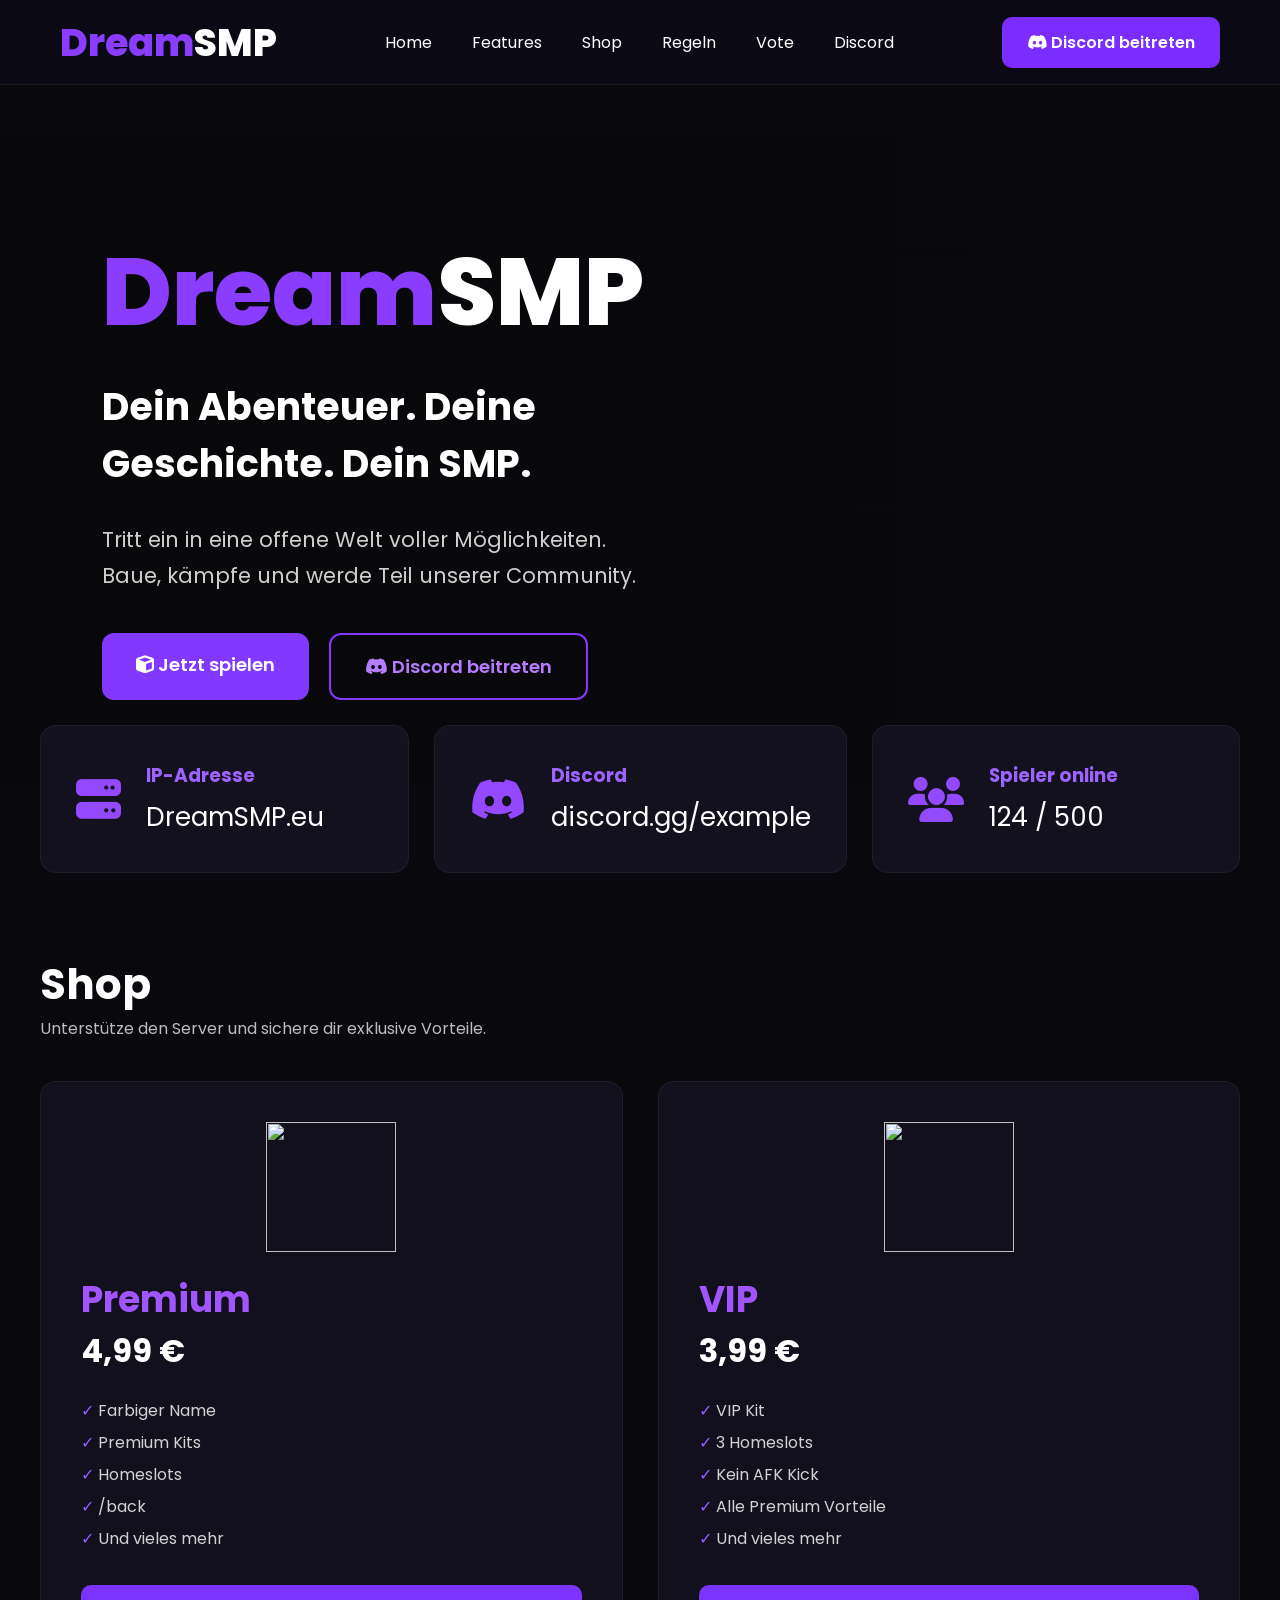
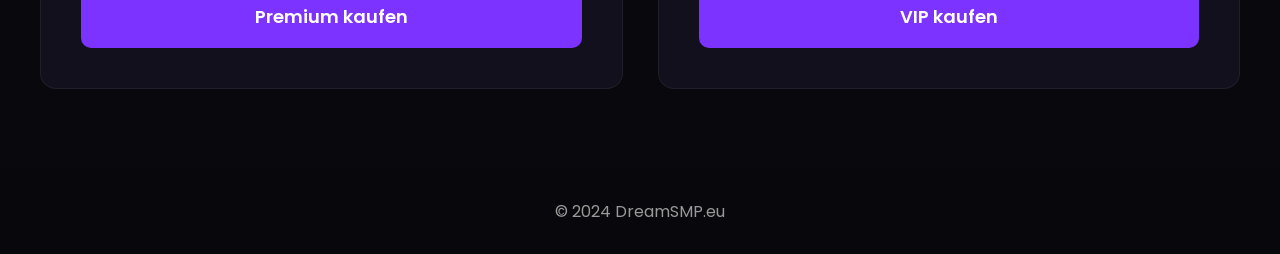
==== index.html @ ddbd6b09 "Aktualisieren von index.html" ====
DreamSMP/
│── index.html
│── style.css
│── premium.html
│── vip.html
│── checkout.html
│── script.js
│── assets/
│     ├── hero.jpg
│     ├── crown.png
│     └── vip.png
<!DOCTYPE html>
<html lang="de">
<head>
    <meta charset="UTF-8">
    <meta name="viewport" content="width=device-width, initial-scale=1.0">
    <title>DreamSMP</title>

    <link rel="stylesheet" href="style.css">

    <link href="https://fonts.googleapis.com/css2?family=Poppins:wght@300;400;500;600;700;800&display=swap" rel="stylesheet">

    <link rel="stylesheet"
    href="https://cdnjs.cloudflare.com/ajax/libs/font-awesome/6.5.1/css/all.min.css">
</head>

<body>

<header>

<div class="logo">
<span>Dream</span>SMP
</div>

<nav>

<a href="#">Home</a>
<a href="#">Features</a>
<a href="#">Shop</a>
<a href="#">Regeln</a>
<a href="#">Vote</a>
<a href="#">Discord</a>

</nav>

<a class="discord-btn" href="#">
<i class="fab fa-discord"></i>
Discord beitreten
</a>

</header>

<section class="hero">

<div class="overlay"></div>

<div class="hero-content">

<h1><span>Dream</span>SMP</h1>

<h2>Dein Abenteuer. Deine Geschichte. Dein SMP.</h2>

<p>
Tritt ein in eine offene Welt voller Möglichkeiten.<br>
Baue, kämpfe und werde Teil unserer Community.
</p>

<div class="buttons">

<a href="#" class="play">
<i class="fa-solid fa-cube"></i>
Jetzt spielen
</a>

<a href="#" class="discord">
<i class="fab fa-discord"></i>
Discord beitreten
</a>

</div>

</div>

</section>

<section class="info">

<div class="card">
<i class="fa-solid fa-server"></i>

<div>
<h3>IP-Adresse</h3>
<p>DreamSMP.eu</p>
</div>

</div>

<div class="card">
<i class="fab fa-discord"></i>

<div>
<h3>Discord</h3>
<p>discord.gg/example</p>
</div>

</div>

<div class="card">

<i class="fa-solid fa-users"></i>

<div>

<h3>Spieler online</h3>

<p>124 / 500</p>

</div>

</div>

</section>

<section class="shop">

<h2>Shop</h2>

<p class="sub">
Unterstütze den Server und sichere dir exklusive Vorteile.
</p>

<div class="shop-grid">

<div class="shop-card">

<img src="assets/crown.png">

<h3>Premium</h3>

<h4>4,99 €</h4>

<ul>

<li>Farbiger Name</li>
<li>Premium Kits</li>
<li>Homeslots</li>
<li>/back</li>
<li>Und vieles mehr</li>

</ul>

<button>Premium kaufen</button>

</div>

<div class="shop-card">

<img src="assets/vip.png">

<h3>VIP</h3>

<h4>3,99 €</h4>

<ul>

<li>VIP Kit</li>
<li>3 Homeslots</li>
<li>Kein AFK Kick</li>
<li>Alle Premium Vorteile</li>
<li>Und vieles mehr</li>

</ul>

<button>VIP kaufen</button>

</div>

</div>

</section>

<footer>

© 2024 DreamSMP.eu

</footer>

</body>
</html>
---- style.css ----
*{
margin:0;
padding:0;
box-sizing:border-box;
font-family:Poppins,sans-serif;
}

body{

background:#09080d;
color:white;

}

header{

position:fixed;
top:0;
left:0;
width:100%;

height:85px;

display:flex;
align-items:center;
justify-content:space-between;

padding:0 60px;

background:#0b0913;

z-index:1000;

border-bottom:1px solid rgba(255,255,255,.08);

}

.logo{

font-size:38px;
font-weight:800;

}

.logo span{

color:#8a3cff;

}

nav{

display:flex;
gap:40px;

}

nav a{

text-decoration:none;
color:white;
transition:.3s;

}

nav a:hover{

color:#9b5cff;

}

.discord-btn{

padding:13px 25px;

background:#7b2cff;

border-radius:10px;

text-decoration:none;
color:white;

font-weight:600;

}

.hero{

margin-top:85px;

height:650px;

background:url("assets/hero.jpg") center center/cover;

position:relative;

display:flex;

align-items:center;

padding-left:8%;

}

.overlay{

position:absolute;
inset:0;

background:linear-gradient(
90deg,
rgba(8,8,10,.92),
rgba(8,8,10,.45),
rgba(8,8,10,.2)
);

}

.hero-content{

position:relative;
max-width:650px;

z-index:2;

}

.hero h1{

font-size:95px;

font-weight:800;

}

.hero h1 span{

color:#8b3dff;

}

.hero h2{

font-size:38px;

margin-top:15px;

}

.hero p{

margin-top:30px;

font-size:21px;

line-height:1.7;

color:#cfcfcf;

}

.buttons{

display:flex;

gap:20px;

margin-top:40px;

}

.buttons a{

padding:18px 34px;

text-decoration:none;

border-radius:12px;

font-size:18px;

font-weight:600;

transition:.3s;

}

.play{

background:#8338ff;

color:white;

}

.discord{

border:2px solid #8338ff;

color:#b57cff;

}

.play:hover{

transform:translateY(-4px);

}

.discord:hover{

background:#8338ff;

color:white;

}

.info{

max-width:1300px;

margin:auto;

margin-top:-60px;

position:relative;

z-index:3;

display:grid;

grid-template-columns:repeat(3,1fr);

gap:25px;

padding:0 40px;

}

.card{

background:#13111d;

padding:35px;

display:flex;

align-items:center;

gap:25px;

border-radius:16px;

border:1px solid rgba(255,255,255,.05);

}

.card i{

font-size:45px;

color:#9349ff;

}

.card h3{

color:#9c63ff;

margin-bottom:8px;

}

.card p{

font-size:26px;

}

.shop{

max-width:1300px;

margin:auto;

padding:80px 40px;

}

.shop h2{

font-size:42px;

}

.sub{

color:#bdbdbd;

margin-bottom:40px;

}

.shop-grid{

display:grid;

grid-template-columns:repeat(2,1fr);

gap:35px;

}

.shop-card{

background:#12101c;

border-radius:16px;

padding:40px;

border:1px solid rgba(255,255,255,.06);

}

.shop-card img{

width:130px;

display:block;

margin:auto;

margin-bottom:20px;

}

.shop-card h3{

font-size:36px;

color:#a055ff;

}

.shop-card h4{

font-size:32px;

margin-bottom:20px;

}

.shop-card ul{

list-style:none;

line-height:2;

color:#d2d2d2;

margin-bottom:30px;

}

.shop-card li::before{

content:"✓ ";

color:#9c5eff;

}

.shop-card button{

width:100%;

padding:18px;

border:none;

background:#7d33ff;

color:white;

font-size:18px;

font-weight:600;

border-radius:10px;

cursor:pointer;

transition:.3s;

}

.shop-card button:hover{

transform:translateY(-3px);

}

footer{

text-align:center;

padding:30px;

background:#08070c;

color:#999;

}

@media(max-width:1000px){

.shop-grid{

grid-template-columns:1fr;

}

.info{

grid-template-columns:1fr;

}

nav{

display:none;

}

.hero h1{

font-size:60px;

}

.hero h2{

font-size:28px;

}

.hero{

height:550px;

}

}
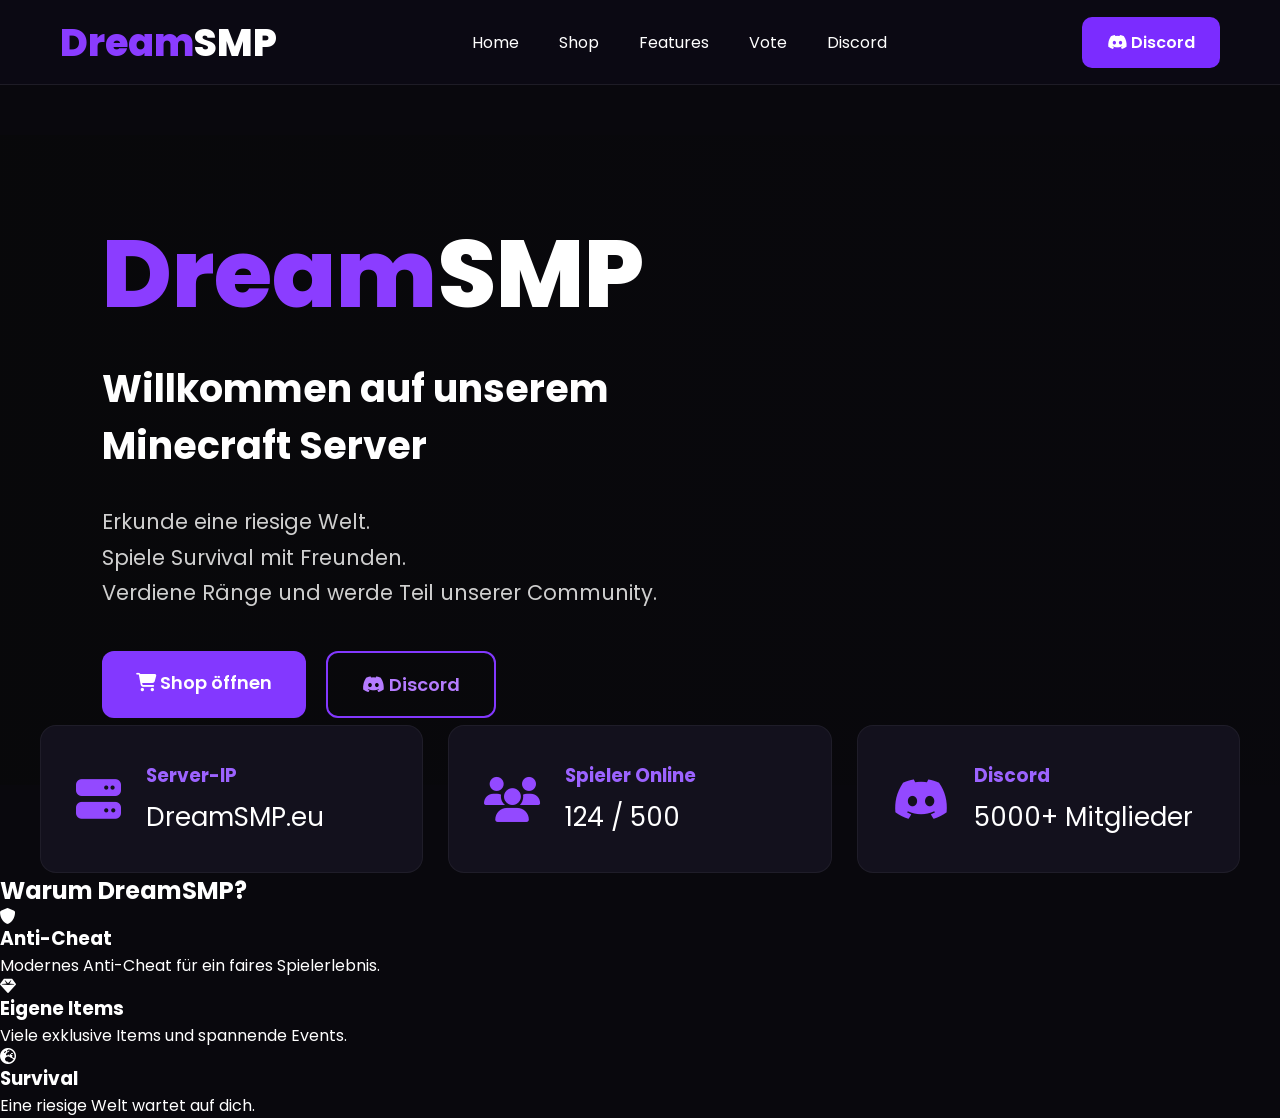
==== commit f317a806: "index.html erstellen" ====
--- a/index.html
+++ b/index.html
@@ -14,7 +14,7 @@
 <head>
     <meta charset="UTF-8">
     <meta name="viewport" content="width=device-width, initial-scale=1.0">
-    <title>DreamSMP</title>
+    <title>DreamSMP - Minecraft Server</title>
 
     <link rel="stylesheet" href="style.css">
 
@@ -28,162 +28,117 @@
 
 <header>
 
-<div class="logo">
-<span>Dream</span>SMP
-</div>
+    <div class="logo">
+        <span>Dream</span>SMP
+    </div>
 
-<nav>
+    <nav>
+        <a href="#">Home</a>
+        <a href="#shop">Shop</a>
+        <a href="#features">Features</a>
+        <a href="#vote">Vote</a>
+        <a href="#discord">Discord</a>
+    </nav>
 
-<a href="#">Home</a>
-<a href="#">Features</a>
-<a href="#">Shop</a>
-<a href="#">Regeln</a>
-<a href="#">Vote</a>
-<a href="#">Discord</a>
-
-</nav>
-
-<a class="discord-btn" href="#">
-<i class="fab fa-discord"></i>
-Discord beitreten
-</a>
+    <a href="https://discord.gg/deinserver" class="discord-btn">
+        <i class="fab fa-discord"></i>
+        Discord
+    </a>
 
 </header>
 
 <section class="hero">
 
-<div class="overlay"></div>
+    <div class="overlay"></div>
 
-<div class="hero-content">
+    <div class="hero-content">
 
-<h1><span>Dream</span>SMP</h1>
+        <h1><span>Dream</span>SMP</h1>
 
-<h2>Dein Abenteuer. Deine Geschichte. Dein SMP.</h2>
+        <h2>Willkommen auf unserem Minecraft Server</h2>
 
-<p>
-Tritt ein in eine offene Welt voller Möglichkeiten.<br>
-Baue, kämpfe und werde Teil unserer Community.
-</p>
+        <p>
+            Erkunde eine riesige Welt.<br>
+            Spiele Survival mit Freunden.<br>
+            Verdiene Ränge und werde Teil unserer Community.
+        </p>
 
-<div class="buttons">
+        <div class="buttons">
 
-<a href="#" class="play">
-<i class="fa-solid fa-cube"></i>
-Jetzt spielen
-</a>
+            <a href="#shop" class="play">
+                <i class="fa-solid fa-cart-shopping"></i>
+                Shop öffnen
+            </a>
 
-<a href="#" class="discord">
-<i class="fab fa-discord"></i>
-Discord beitreten
-</a>
+            <a href="https://discord.gg/deinserver" class="discord">
+                <i class="fab fa-discord"></i>
+                Discord
+            </a>
 
-</div>
+        </div>
 
-</div>
+    </div>
 
 </section>
 
 <section class="info">
 
-<div class="card">
-<i class="fa-solid fa-server"></i>
+    <div class="card">
+        <i class="fa-solid fa-server"></i>
 
-<div>
-<h3>IP-Adresse</h3>
-<p>DreamSMP.eu</p>
-</div>
+        <div>
+            <h3>Server-IP</h3>
+            <p>DreamSMP.eu</p>
+        </div>
 
-</div>
+    </div>
 
-<div class="card">
-<i class="fab fa-discord"></i>
+    <div class="card">
+        <i class="fa-solid fa-users"></i>
 
-<div>
-<h3>Discord</h3>
-<p>discord.gg/example</p>
-</div>
+        <div>
+            <h3>Spieler Online</h3>
+            <p>124 / 500</p>
+        </div>
 
-</div>
+    </div>
 
-<div class="card">
+    <div class="card">
+        <i class="fab fa-discord"></i>
 
-<i class="fa-solid fa-users"></i>
+        <div>
+            <h3>Discord</h3>
+            <p>5000+ Mitglieder</p>
+        </div>
 
-<div>
-
-<h3>Spieler online</h3>
-
-<p>124 / 500</p>
-
-</div>
-
-</div>
+    </div>
 
 </section>
 
-<section class="shop">
+<section class="features" id="features">
 
-<h2>Shop</h2>
+    <h2>Warum DreamSMP?</h2>
 
-<p class="sub">
-Unterstütze den Server und sichere dir exklusive Vorteile.
-</p>
+    <div class="feature-grid">
 
-<div class="shop-grid">
+        <div class="feature-box">
+            <i class="fa-solid fa-shield"></i>
+            <h3>Anti-Cheat</h3>
+            <p>Modernes Anti-Cheat für ein faires Spielerlebnis.</p>
+        </div>
 
-<div class="shop-card">
+        <div class="feature-box">
+            <i class="fa-solid fa-gem"></i>
+            <h3>Eigene Items</h3>
+            <p>Viele exklusive Items und spannende Events.</p>
+        </div>
 
-<img src="assets/crown.png">
+        <div class="feature-box">
+            <i class="fa-solid fa-earth-europe"></i>
+            <h3>Survival</h3>
+            <p>Eine riesige Welt wartet auf dich.</p>
+        </div>
 
-<h3>Premium</h3>
+    </div>
 
-<h4>4,99 €</h4>
-
-<ul>
-
-<li>Farbiger Name</li>
-<li>Premium Kits</li>
-<li>Homeslots</li>
-<li>/back</li>
-<li>Und vieles mehr</li>
-
-</ul>
-
-<button>Premium kaufen</button>
-
-</div>
-
-<div class="shop-card">
-
-<img src="assets/vip.png">
-
-<h3>VIP</h3>
-
-<h4>3,99 €</h4>
-
-<ul>
-
-<li>VIP Kit</li>
-<li>3 Homeslots</li>
-<li>Kein AFK Kick</li>
-<li>Alle Premium Vorteile</li>
-<li>Und vieles mehr</li>
-
-</ul>
-
-<button>VIP kaufen</button>
-
-</div>
-
-</div>
-
-</section>
-
-<footer>
-
-© 2024 DreamSMP.eu
-
-</footer>
-
-</body>
-</html>+</section>
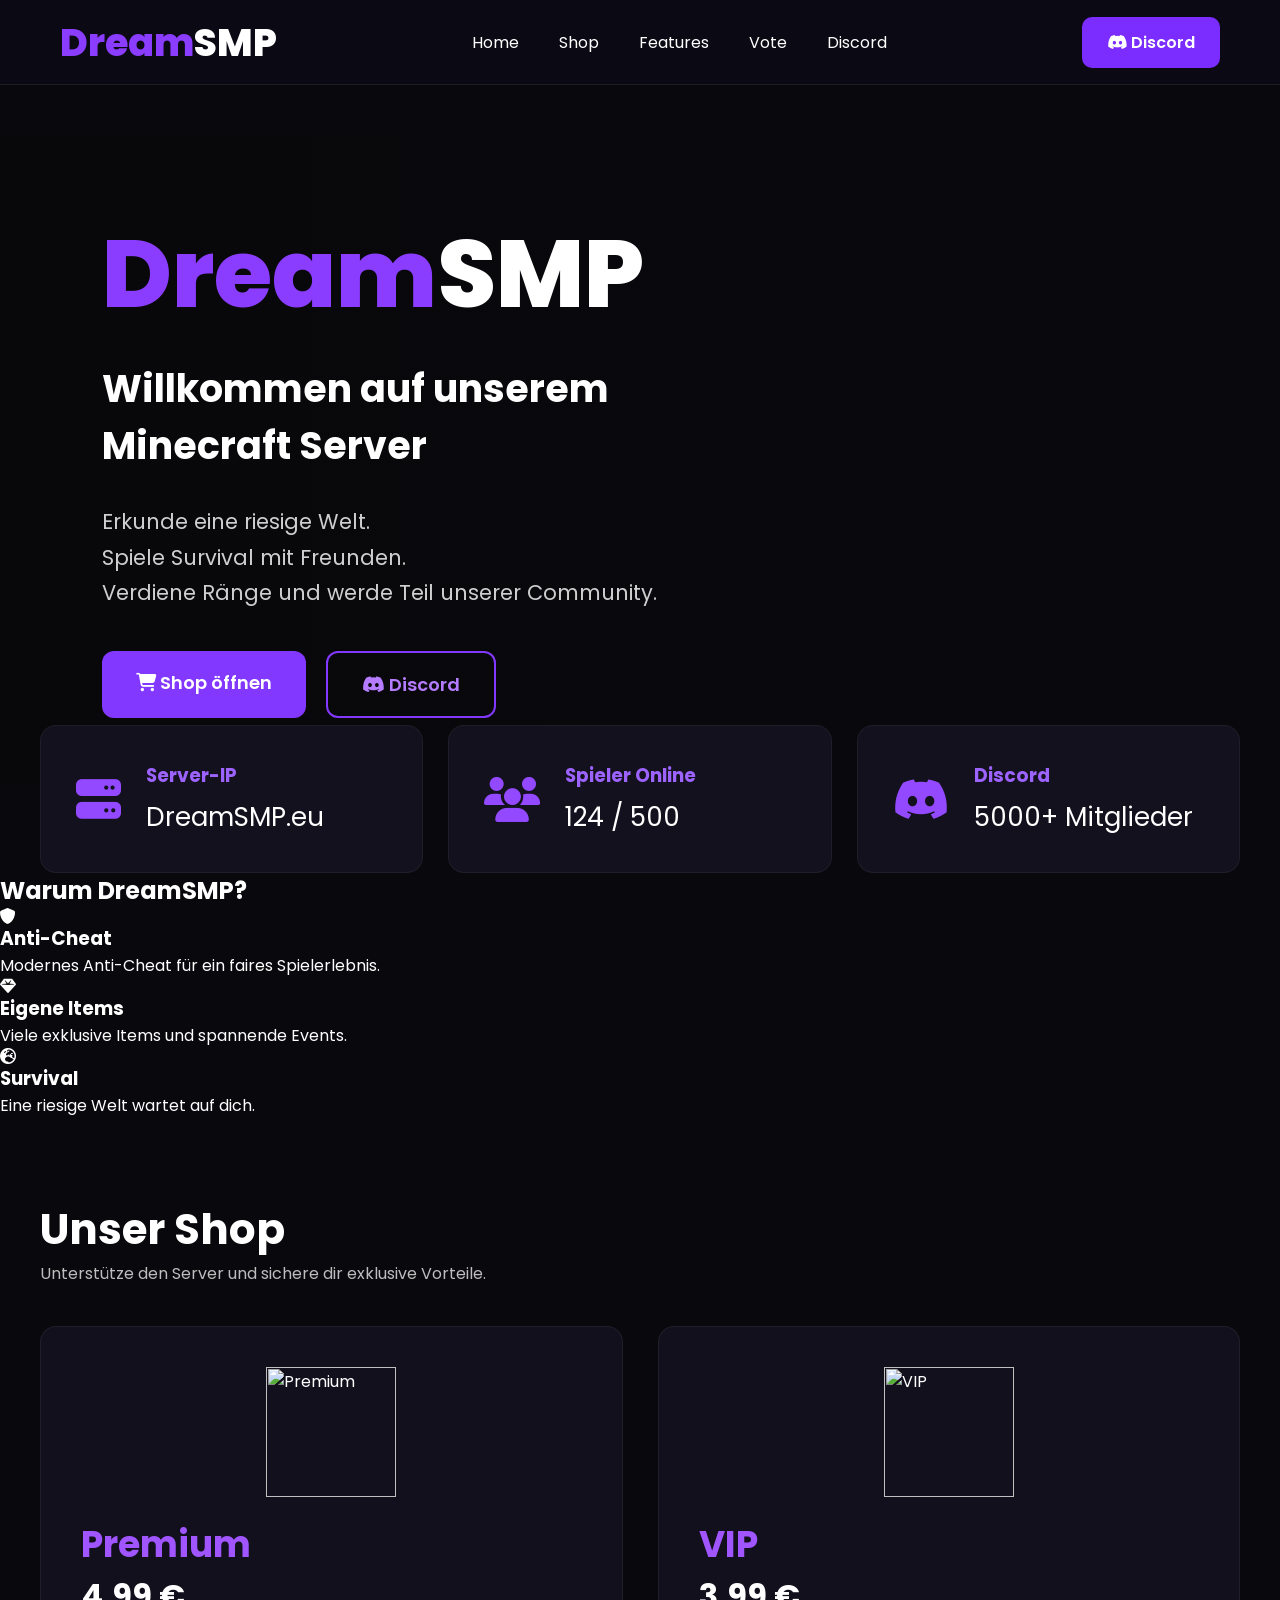
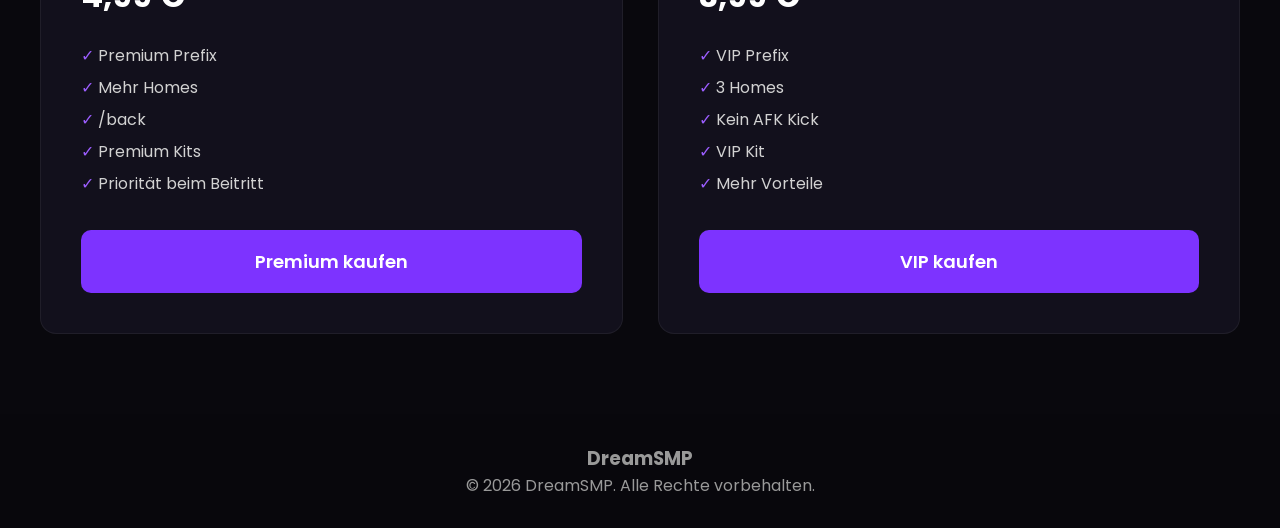
==== commit 9cf8ba75: "Aktualisieren von index.html" ====
--- a/index.html
+++ b/index.html
@@ -141,4 +141,78 @@
 
     </div>
 
-</section>+</section>
+<section class="shop" id="shop">
+
+    <h2>Unser Shop</h2>
+
+    <p class="sub">
+        Unterstütze den Server und sichere dir exklusive Vorteile.
+    </p>
+
+    <div class="shop-grid">
+
+        <!-- Premium -->
+
+        <div class="shop-card">
+
+            <img src="assets/crown.png" alt="Premium">
+
+            <h3>Premium</h3>
+
+            <h4>4,99 €</h4>
+
+            <ul>
+                <li>Premium Prefix</li>
+                <li>Mehr Homes</li>
+                <li>/back</li>
+                <li>Premium Kits</li>
+                <li>Priorität beim Beitritt</li>
+            </ul>
+
+            <button onclick="window.location.href='premium.html'">
+                Premium kaufen
+            </button>
+
+        </div>
+
+        <!-- VIP -->
+
+        <div class="shop-card">
+
+            <img src="assets/vip.png" alt="VIP">
+
+            <h3>VIP</h3>
+
+            <h4>3,99 €</h4>
+
+            <ul>
+                <li>VIP Prefix</li>
+                <li>3 Homes</li>
+                <li>Kein AFK Kick</li>
+                <li>VIP Kit</li>
+                <li>Mehr Vorteile</li>
+            </ul>
+
+            <button onclick="window.location.href='vip.html'">
+                VIP kaufen
+            </button>
+
+        </div>
+
+    </div>
+
+</section>
+
+<footer>
+
+    <h3>DreamSMP</h3>
+
+    <p>© 2026 DreamSMP. Alle Rechte vorbehalten.</p>
+
+</footer>
+
+<script src="script.js"></script>
+
+</body>
+</html>
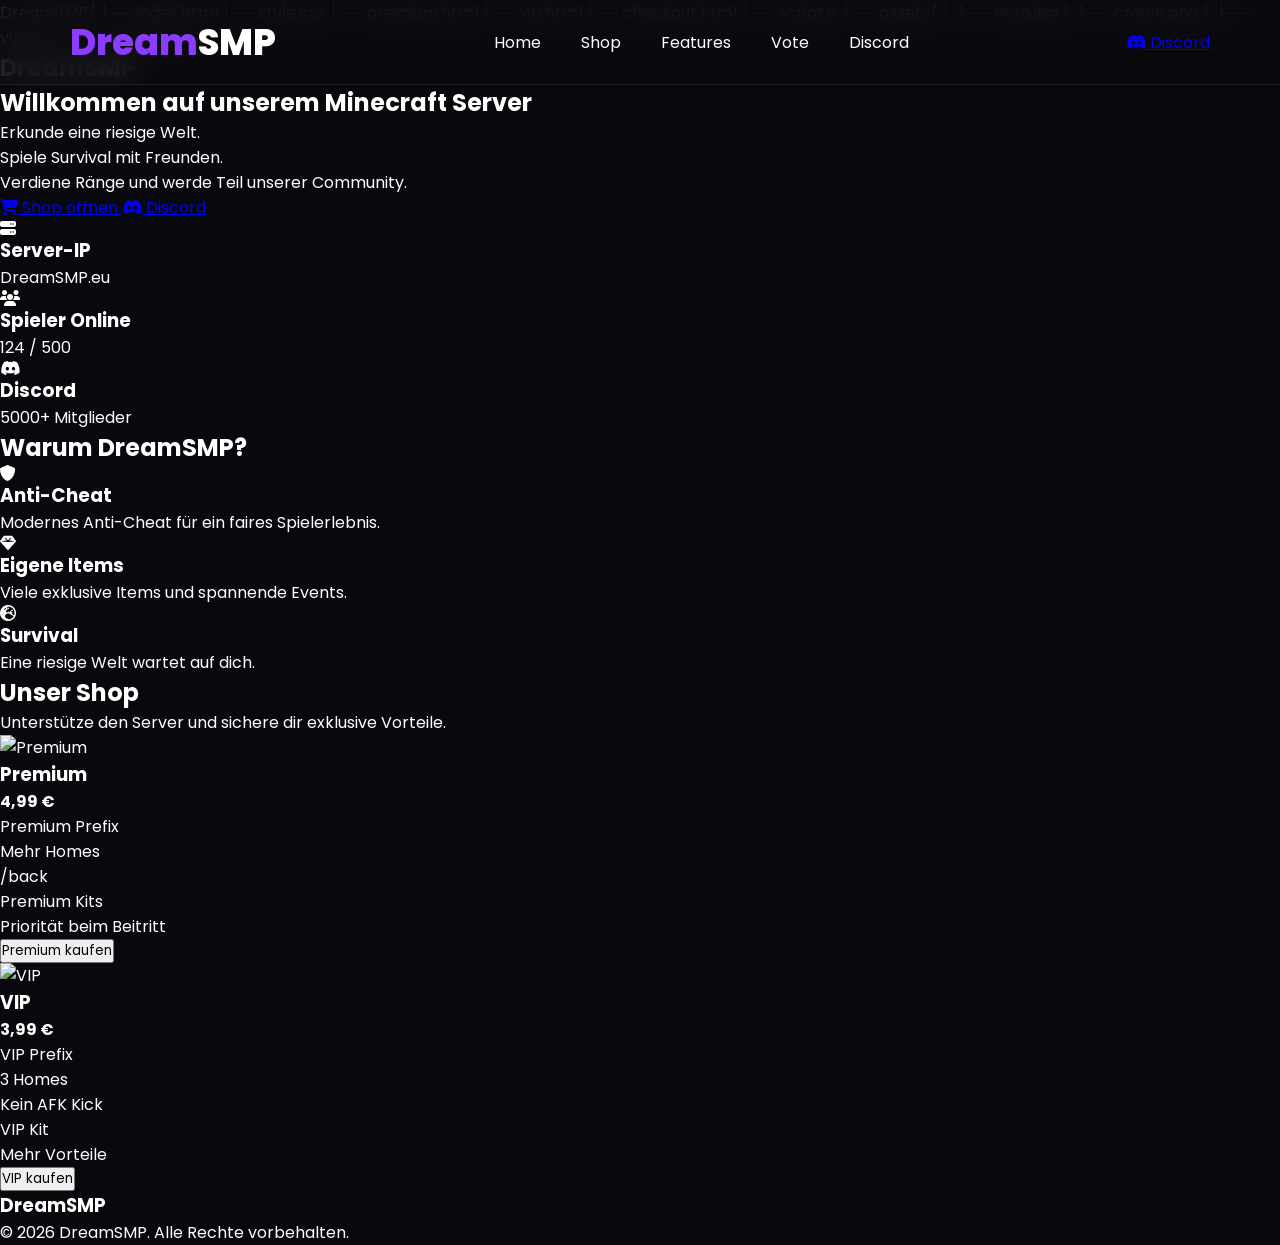
==== commit de0048e2: "Aktualisieren von index.html" ====
--- a/index.html
+++ b/index.html
@@ -8,7 +8,8 @@
 │── assets/
 │     ├── hero.jpg
 │     ├── crown.png
-│     └── vip.png
+│     ├── vip.png
+│     └── logo.png
 <!DOCTYPE html>
 <html lang="de">
 <head>
--- a/style.css
+++ b/style.css
@@ -1,454 +1,206 @@
+/* =========================
+   DreamSMP - Style.css
+========================= */
+
 *{
-margin:0;
-padding:0;
-box-sizing:border-box;
-font-family:Poppins,sans-serif;
+    margin:0;
+    padding:0;
+    box-sizing:border-box;
+    font-family:'Poppins',sans-serif;
+    scroll-behavior:smooth;
 }
 
 body{
-
-background:#09080d;
-color:white;
-
-}
+    background:#09080d;
+    color:#fff;
+    overflow-x:hidden;
+}
+
+/* =========================
+   Header
+========================= */
 
 header{
-
-position:fixed;
-top:0;
-left:0;
-width:100%;
-
-height:85px;
-
-display:flex;
-align-items:center;
-justify-content:space-between;
-
-padding:0 60px;
-
-background:#0b0913;
-
-z-index:1000;
-
-border-bottom:1px solid rgba(255,255,255,.08);
-
+    position:fixed;
+    top:0;
+    left:0;
+    width:100%;
+    height:85px;
+    display:flex;
+    justify-content:space-between;
+    align-items:center;
+    padding:0 70px;
+    background:rgba(10,10,15,.85);
+    backdrop-filter:blur(15px);
+    z-index:1000;
+    border-bottom:1px solid rgba(255,255,255,.08);
 }
 
 .logo{
-
-font-size:38px;
-font-weight:800;
-
+    font-size:36px;
+    font-weight:800;
 }
 
 .logo span{
-
-color:#8a3cff;
-
+    color:#8a3cff;
 }
 
 nav{
-
-display:flex;
-gap:40px;
-
+    display:flex;
+    gap:40px;
 }
 
 nav a{
-
-text-decoration:none;
-color:white;
-transition:.3s;
-
-}
-
-nav a:hover{
-
-color:#9b5cff;
-
-}
-
-.discord-btn{
-
-padding:13px 25px;
-
-background:#7b2cff;
-
-border-radius:10px;
-
-text-decoration:none;
-color:white;
-
-font-weight:600;
-
-}
-
-.hero{
-
-margin-top:85px;
-
-height:650px;
-
-background:url("assets/hero.jpg") center center/cover;
-
-position:relative;
-
-display:flex;
-
-align-items:center;
-
-padding-left:8%;
-
-}
-
-.overlay{
-
-position:absolute;
-inset:0;
-
-background:linear-gradient(
-90deg,
-rgba(8,8,10,.92),
-rgba(8,8,10,.45),
-rgba(8,8,10,.2)
-);
-
-}
-
-.hero-content{
-
-position:relative;
-max-width:650px;
-
-z-index:2;
-
-}
-
-.hero h1{
-
-font-size:95px;
-
-font-weight:800;
-
-}
-
-.hero h1 span{
-
-color:#8b3dff;
-
-}
-
-.hero h2{
-
-font-size:38px;
-
-margin-top:15px;
-
-}
-
-.hero p{
-
-margin-top:30px;
-
-font-size:21px;
-
-line-height:1.7;
-
-color:#cfcfcf;
-
-}
-
-.buttons{
-
-display:flex;
-
-gap:20px;
-
-margin-top:40px;
-
-}
-
-.buttons a{
-
-padding:18px 34px;
-
-text-decoration:none;
-
-border-radius:12px;
-
-font-size:18px;
-
-font-weight:600;
-
-transition:.3s;
-
-}
-
-.play{
-
-background:#8338ff;
-
-color:white;
-
-}
-
-.discord{
-
-border:2px solid #8338ff;
-
-color:#b57cff;
-
-}
-
-.play:hover{
-
-transform:translateY(-4px);
-
-}
-
-.discord:hover{
-
-background:#8338ff;
-
-color:white;
-
-}
+    color:white;
+    text-decoration:none;
+/* =========================
+   Info-Karten
+========================= */
 
 .info{
-
-max-width:1300px;
-
-margin:auto;
-
-margin-top:-60px;
-
-position:relative;
-
-z-index:3;
-
-display:grid;
-
-grid-template-columns:repeat(3,1fr);
-
-gap:25px;
-
-padding:0 40px;
-
+    max-width:1300px;
+    margin:auto;
+    margin-top:-60px;
+    position:relative;
+    z-index:10;
+    display:grid;
+    grid-template-columns:repeat(3,1fr);
+    gap:25px;
+    padding:0 40px;
 }
 
 .card{
-
-background:#13111d;
-
-padding:35px;
-
-display:flex;
-
-align-items:center;
-
-gap:25px;
-
-border-radius:16px;
-
-border:1px solid rgba(255,255,255,.05);
-
+    background:#12111c;
+    border:1px solid rgba(255,255,255,.08);
+    border-radius:16px;
+    padding:35px;
+    display:flex;
+    align-items:center;
+    gap:25px;
+    transition:.3s;
+}
+
+.card:hover{
+    transform:translateY(-8px);
+    box-shadow:0 0 25px rgba(125,51,255,.35);
 }
 
 .card i{
-
-font-size:45px;
-
-color:#9349ff;
-
+    font-size:45px;
+    color:#8d3cff;
 }
 
 .card h3{
-
-color:#9c63ff;
-
-margin-bottom:8px;
-
+    color:#9d62ff;
+    margin-bottom:8px;
 }
 
 .card p{
-
-font-size:26px;
-
-}
+    font-size:22px;
+}
+
+/* =========================
+   Features
+========================= */
+
+.features{
+    max-width:1300px;
+    margin:100px auto;
+    padding:0 40px;
+}
+
+.features h2{
+    text-align:center;
+    font-size:42px;
+    margin-bottom:50px;
+}
+
+.feature-grid{
+    display:grid;
+    grid-template-columns:repeat(3,1fr);
+    gap:30px;
+}
+
+.feature-box{
+    background:#12111c;
+    border-radius:18px;
+    padding:40px;
+    text-align:center;
+    transition:.3s;
+    border:1px solid rgba(255,255,255,.05);
+}
+
+.feature-box:hover{
+    transform:translateY(-10px);
+    box-shadow:0 0 30px rgba(125,51,255,.35);
+}
+
+.feature-box i{
+    font-size:55px;
+    color:#8d3cff;
+    margin-bottom:20px;
+}
+
+.feature-box h3{
+    margin-bottom:15px;
+    color:#9d62ff;
+}
+
+/* =========================
+   Shop
+========================= */
 
 .shop{
-
-max-width:1300px;
-
-margin:auto;
-
-padding:80px 40px;
-
+    max-width:1300px;
+    margin:auto;
+    padding:100px 40px;
 }
 
 .shop h2{
-
-font-size:42px;
-
-}
-
-.sub{
-
-color:#bdbdbd;
-
-margin-bottom:40px;
-
+    text-align:center;
+    font-size:42px;
+}
+
+.shop .sub{
+    text-align:center;
+    color:#bbb;
+    margin:15px 0 50px;
 }
 
 .shop-grid{
-
-display:grid;
-
-grid-template-columns:repeat(2,1fr);
-
-gap:35px;
-
+    display:grid;
+    grid-template-columns:repeat(2,1fr);
+    gap:35px;
 }
 
 .shop-card{
-
-background:#12101c;
-
-border-radius:16px;
-
-padding:40px;
-
-border:1px solid rgba(255,255,255,.06);
-
+    background:#12111c;
+    border-radius:18px;
+    padding:40px;
+    text-align:center;
+    border:1px solid rgba(255,255,255,.08);
+    transition:.3s;
+}
+
+.shop-card:hover{
+    transform:translateY(-10px);
+    box-shadow:0 0 35px rgba(125,51,255,.35);
 }
 
 .shop-card img{
-
-width:130px;
-
-display:block;
-
-margin:auto;
-
-margin-bottom:20px;
-
+    width:130px;
+    margin-bottom:20px;
 }
 
 .shop-card h3{
-
-font-size:36px;
-
-color:#a055ff;
-
+    color:#9d62ff;
+    font-size:34px;
 }
 
 .shop-card h4{
-
-font-size:32px;
-
-margin-bottom:20px;
-
+    font-size:32px;
+    margin:15px 0;
 }
 
 .shop-card ul{
-
-list-style:none;
-
-line-height:2;
-
-color:#d2d2d2;
-
-margin-bottom:30px;
-
-}
-
-.shop-card li::before{
-
-content:"✓ ";
-
-color:#9c5eff;
-
-}
-
-.shop-card button{
-
-width:100%;
-
-padding:18px;
-
-border:none;
-
-background:#7d33ff;
-
-color:white;
-
-font-size:18px;
-
-font-weight:600;
-
-border-radius:10px;
-
-cursor:pointer;
-
-transition:.3s;
-
-}
-
-.shop-card button:hover{
-
-transform:translateY(-3px);
-
-}
-
-footer{
-
-text-align:center;
-
-padding:30px;
-
-background:#08070c;
-
-color:#999;
-
-}
-
-@media(max-width:1000px){
-
-.shop-grid{
-
-grid-template-columns:1fr;
-
-}
-
-.info{
-
-grid-template-columns:1fr;
-
-}
-
-nav{
-
-display:none;
-
-}
-
-.hero h1{
-
-font-size:60px;
-
-}
-
-.hero h2{
-
-font-size:28px;
-
-}
-
-.hero{
-
-height:550px;
-
-}
-
-}+    list-style:none;
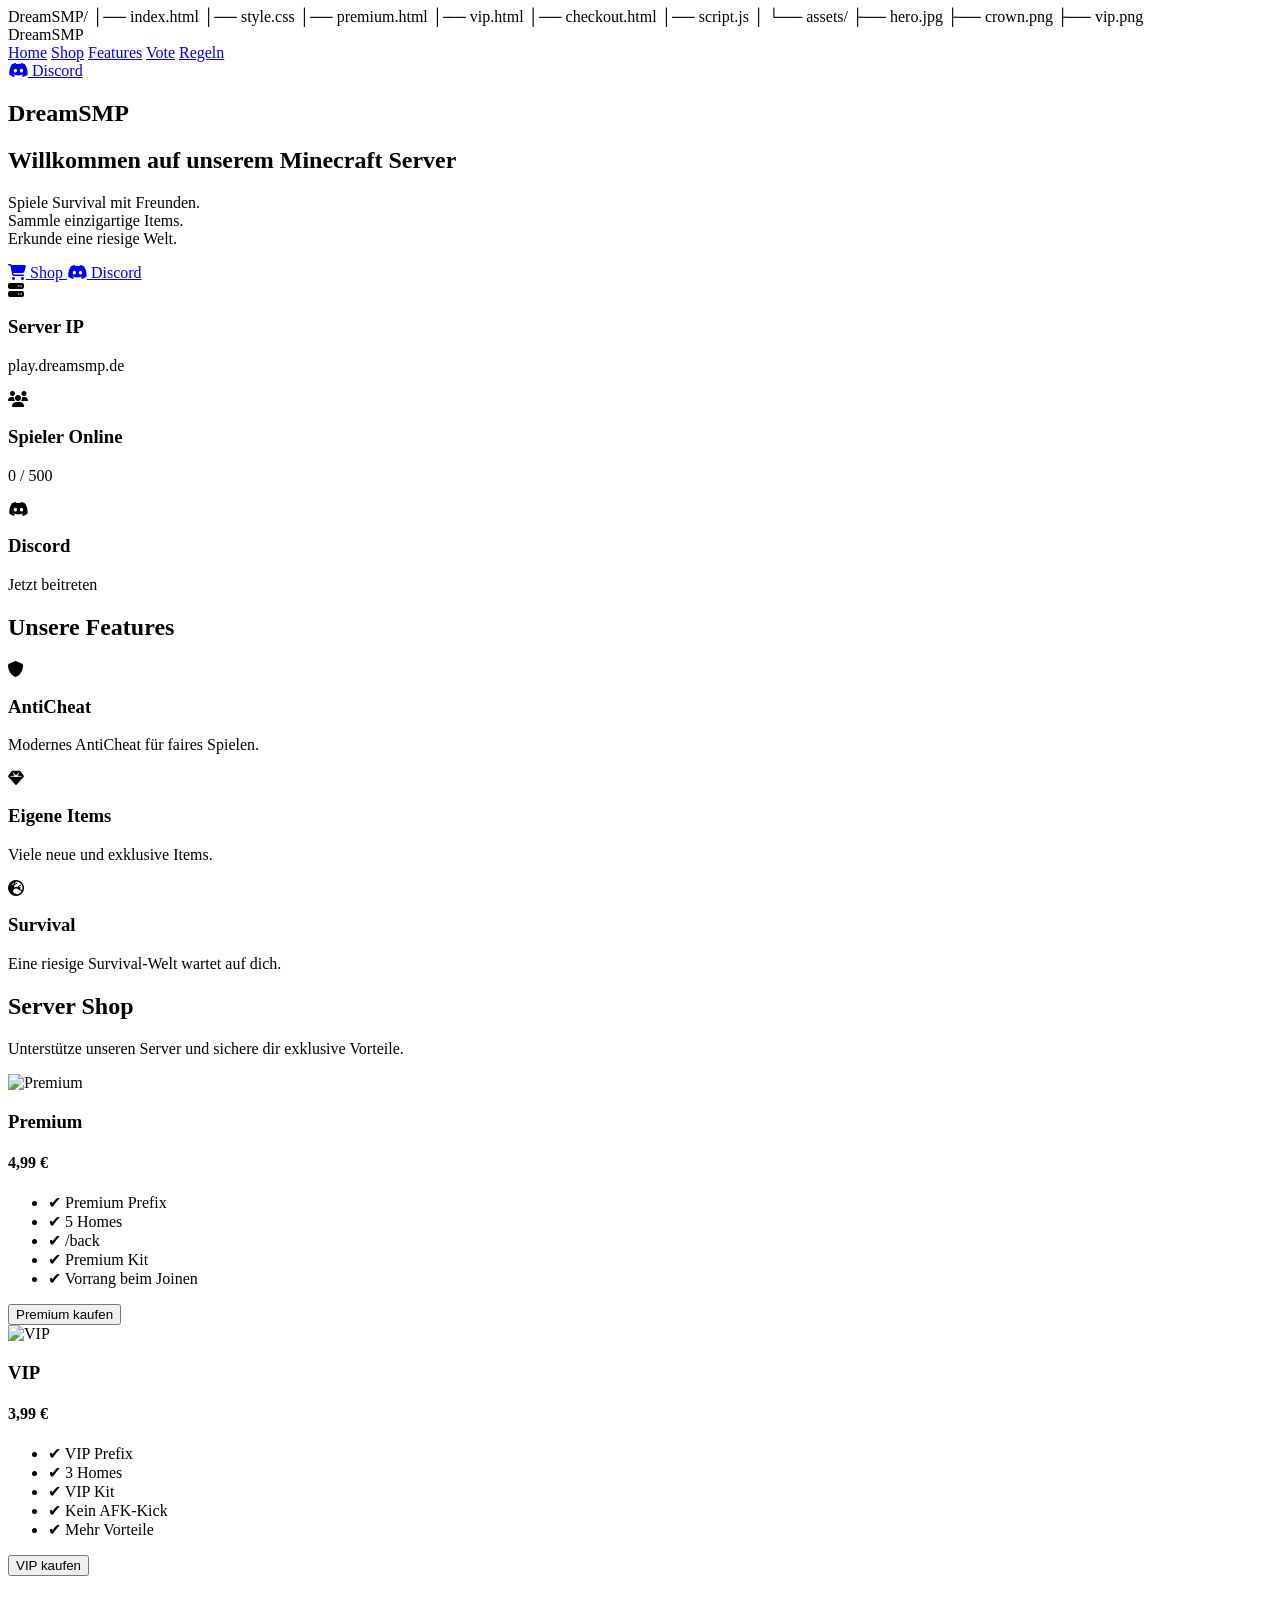
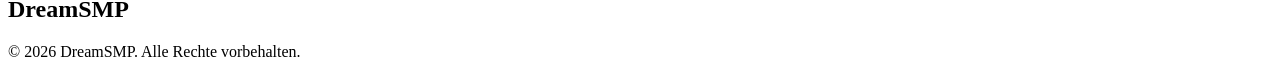
==== commit eb46da1e: "index.html erstellen" ====
--- a/index.html
+++ b/index.html
@@ -5,24 +5,24 @@
 │── vip.html
 │── checkout.html
 │── script.js
-│── assets/
-│     ├── hero.jpg
-│     ├── crown.png
-│     ├── vip.png
-│     └── logo.png
+│
+└── assets/
+    ├── hero.jpg
+    ├── crown.png
+    ├── vip.png
 <!DOCTYPE html>
 <html lang="de">
 <head>
     <meta charset="UTF-8">
     <meta name="viewport" content="width=device-width, initial-scale=1.0">
-    <title>DreamSMP - Minecraft Server</title>
+    <title>DreamSMP</title>
 
     <link rel="stylesheet" href="style.css">
 
     <link href="https://fonts.googleapis.com/css2?family=Poppins:wght@300;400;500;600;700;800&display=swap" rel="stylesheet">
 
     <link rel="stylesheet"
-    href="https://cdnjs.cloudflare.com/ajax/libs/font-awesome/6.5.1/css/all.min.css">
+    href="https://cdnjs.cloudflare.com/ajax/libs/font-awesome/6.7.2/css/all.min.css">
 </head>
 
 <body>
@@ -37,11 +37,11 @@
         <a href="#">Home</a>
         <a href="#shop">Shop</a>
         <a href="#features">Features</a>
-        <a href="#vote">Vote</a>
-        <a href="#discord">Discord</a>
+        <a href="#">Vote</a>
+        <a href="#">Regeln</a>
     </nav>
 
-    <a href="https://discord.gg/deinserver" class="discord-btn">
+    <a class="discord-btn" href="https://discord.gg/deinserver" target="_blank">
         <i class="fab fa-discord"></i>
         Discord
     </a>
@@ -59,16 +59,16 @@
         <h2>Willkommen auf unserem Minecraft Server</h2>
 
         <p>
-            Erkunde eine riesige Welt.<br>
             Spiele Survival mit Freunden.<br>
-            Verdiene Ränge und werde Teil unserer Community.
+            Sammle einzigartige Items.<br>
+            Erkunde eine riesige Welt.
         </p>
 
         <div class="buttons">
 
             <a href="#shop" class="play">
                 <i class="fa-solid fa-cart-shopping"></i>
-                Shop öffnen
+                Shop
             </a>
 
             <a href="https://discord.gg/deinserver" class="discord">
@@ -88,10 +88,9 @@
         <i class="fa-solid fa-server"></i>
 
         <div>
-            <h3>Server-IP</h3>
-            <p>DreamSMP.eu</p>
-        </div>
-
+            <h3>Server IP</h3>
+            <p>play.dreamsmp.de</p>
+        </div>
     </div>
 
     <div class="card">
@@ -99,9 +98,8 @@
 
         <div>
             <h3>Spieler Online</h3>
-            <p>124 / 500</p>
-        </div>
-
+            <p>0 / 500</p>
+        </div>
     </div>
 
     <div class="card">
@@ -109,46 +107,47 @@
 
         <div>
             <h3>Discord</h3>
-            <p>5000+ Mitglieder</p>
-        </div>
-
+            <p>Jetzt beitreten</p>
+        </div>
     </div>
 
 </section>
 
 <section class="features" id="features">
 
-    <h2>Warum DreamSMP?</h2>
-
-    <div class="feature-grid">
-
-        <div class="feature-box">
-            <i class="fa-solid fa-shield"></i>
-            <h3>Anti-Cheat</h3>
-            <p>Modernes Anti-Cheat für ein faires Spielerlebnis.</p>
-        </div>
-
-        <div class="feature-box">
-            <i class="fa-solid fa-gem"></i>
-            <h3>Eigene Items</h3>
-            <p>Viele exklusive Items und spannende Events.</p>
-        </div>
-
-        <div class="feature-box">
-            <i class="fa-solid fa-earth-europe"></i>
-            <h3>Survival</h3>
-            <p>Eine riesige Welt wartet auf dich.</p>
-        </div>
-
-    </div>
-
-</section>
+<h2>Unsere Features</h2>
+
+<div class="feature-grid">
+
+<div class="feature-box">
+<i class="fa-solid fa-shield"></i>
+<h3>AntiCheat</h3>
+<p>Modernes AntiCheat für faires Spielen.</p>
+</div>
+
+<div class="feature-box">
+<i class="fa-solid fa-gem"></i>
+<h3>Eigene Items</h3>
+<p>Viele neue und exklusive Items.</p>
+</div>
+
+<div class="feature-box">
+<i class="fa-solid fa-earth-europe"></i>
+<h3>Survival</h3>
+<p>Eine riesige Survival-Welt wartet auf dich.</p>
+</div>
+
+</div>
+
+</section>
+<!-- Shop -->
+
 <section class="shop" id="shop">
 
-    <h2>Unser Shop</h2>
+    <h2>Server Shop</h2>
 
     <p class="sub">
-        Unterstütze den Server und sichere dir exklusive Vorteile.
+        Unterstütze unseren Server und sichere dir exklusive Vorteile.
     </p>
 
     <div class="shop-grid">
@@ -164,11 +163,11 @@
             <h4>4,99 €</h4>
 
             <ul>
-                <li>Premium Prefix</li>
-                <li>Mehr Homes</li>
-                <li>/back</li>
-                <li>Premium Kits</li>
-                <li>Priorität beim Beitritt</li>
+                <li>✔ Premium Prefix</li>
+                <li>✔ 5 Homes</li>
+                <li>✔ /back</li>
+                <li>✔ Premium Kit</li>
+                <li>✔ Vorrang beim Joinen</li>
             </ul>
 
             <button onclick="window.location.href='premium.html'">
@@ -188,11 +187,11 @@
             <h4>3,99 €</h4>
 
             <ul>
-                <li>VIP Prefix</li>
-                <li>3 Homes</li>
-                <li>Kein AFK Kick</li>
-                <li>VIP Kit</li>
-                <li>Mehr Vorteile</li>
+                <li>✔ VIP Prefix</li>
+                <li>✔ 3 Homes</li>
+                <li>✔ VIP Kit</li>
+                <li>✔ Kein AFK-Kick</li>
+                <li>✔ Mehr Vorteile</li>
             </ul>
 
             <button onclick="window.location.href='vip.html'">
@@ -207,7 +206,7 @@
 
 <footer>
 
-    <h3>DreamSMP</h3>
+    <h2>DreamSMP</h2>
 
     <p>© 2026 DreamSMP. Alle Rechte vorbehalten.</p>
 
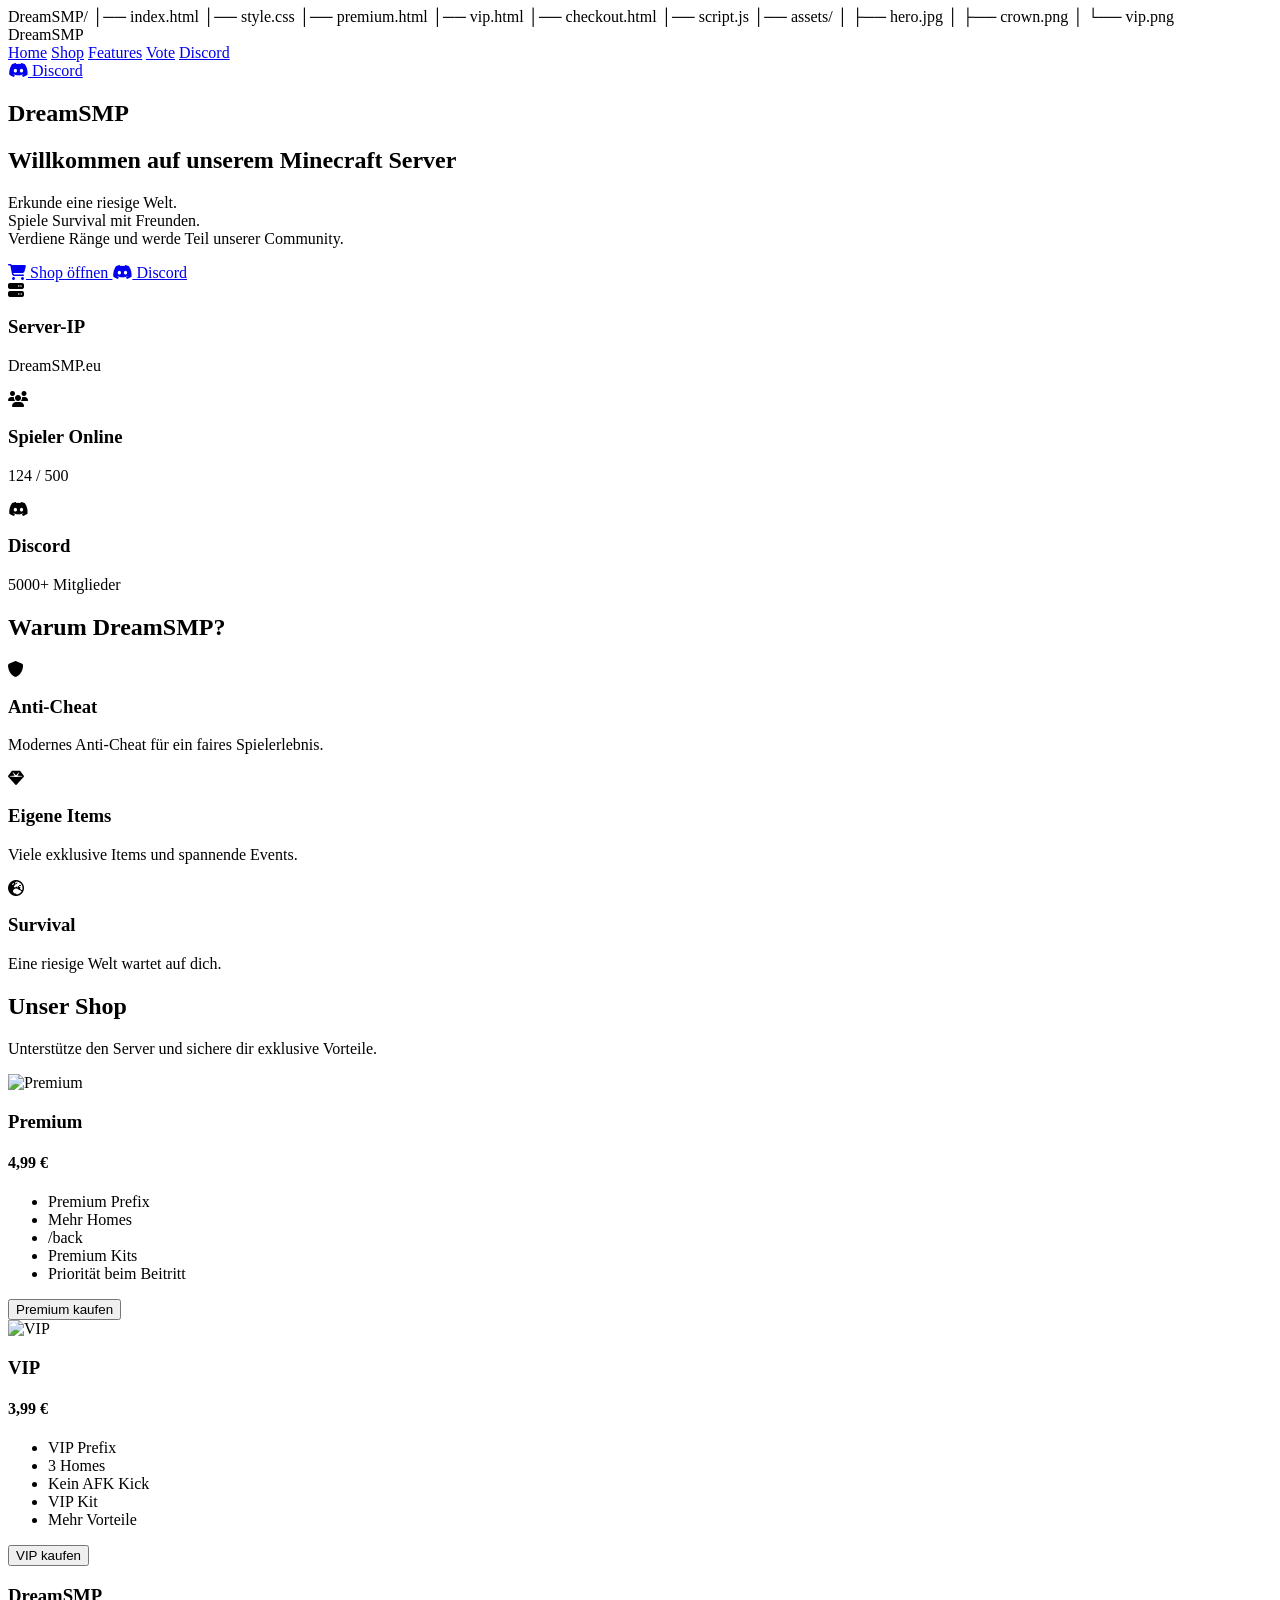
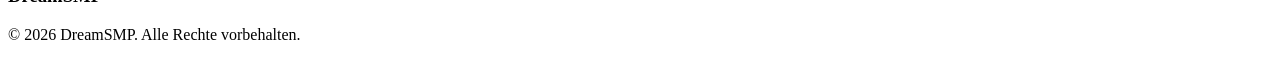
==== commit 02827729: "index.html erstellen" ====
--- a/index.html
+++ b/index.html
@@ -5,24 +5,23 @@
 │── vip.html
 │── checkout.html
 │── script.js
-│
-└── assets/
-    ├── hero.jpg
-    ├── crown.png
-    ├── vip.png
+│── assets/
+│     ├── hero.jpg
+│     ├── crown.png
+│     └── vip.png
 <!DOCTYPE html>
 <html lang="de">
 <head>
     <meta charset="UTF-8">
     <meta name="viewport" content="width=device-width, initial-scale=1.0">
-    <title>DreamSMP</title>
+    <title>DreamSMP - Minecraft Server</title>
 
     <link rel="stylesheet" href="style.css">
 
     <link href="https://fonts.googleapis.com/css2?family=Poppins:wght@300;400;500;600;700;800&display=swap" rel="stylesheet">
 
     <link rel="stylesheet"
-    href="https://cdnjs.cloudflare.com/ajax/libs/font-awesome/6.7.2/css/all.min.css">
+    href="https://cdnjs.cloudflare.com/ajax/libs/font-awesome/6.5.1/css/all.min.css">
 </head>
 
 <body>
@@ -37,11 +36,11 @@
         <a href="#">Home</a>
         <a href="#shop">Shop</a>
         <a href="#features">Features</a>
-        <a href="#">Vote</a>
-        <a href="#">Regeln</a>
+        <a href="#vote">Vote</a>
+        <a href="#discord">Discord</a>
     </nav>
 
-    <a class="discord-btn" href="https://discord.gg/deinserver" target="_blank">
+    <a href="https://discord.gg/deinserver" class="discord-btn">
         <i class="fab fa-discord"></i>
         Discord
     </a>
@@ -59,16 +58,16 @@
         <h2>Willkommen auf unserem Minecraft Server</h2>
 
         <p>
+            Erkunde eine riesige Welt.<br>
             Spiele Survival mit Freunden.<br>
-            Sammle einzigartige Items.<br>
-            Erkunde eine riesige Welt.
+            Verdiene Ränge und werde Teil unserer Community.
         </p>
 
         <div class="buttons">
 
             <a href="#shop" class="play">
                 <i class="fa-solid fa-cart-shopping"></i>
-                Shop
+                Shop öffnen
             </a>
 
             <a href="https://discord.gg/deinserver" class="discord">
@@ -88,9 +87,10 @@
         <i class="fa-solid fa-server"></i>
 
         <div>
-            <h3>Server IP</h3>
-            <p>play.dreamsmp.de</p>
-        </div>
+            <h3>Server-IP</h3>
+            <p>DreamSMP.eu</p>
+        </div>
+
     </div>
 
     <div class="card">
@@ -98,8 +98,9 @@
 
         <div>
             <h3>Spieler Online</h3>
-            <p>0 / 500</p>
-        </div>
+            <p>124 / 500</p>
+        </div>
+
     </div>
 
     <div class="card">
@@ -107,47 +108,46 @@
 
         <div>
             <h3>Discord</h3>
-            <p>Jetzt beitreten</p>
-        </div>
+            <p>5000+ Mitglieder</p>
+        </div>
+
     </div>
 
 </section>
 
 <section class="features" id="features">
 
-<h2>Unsere Features</h2>
-
-<div class="feature-grid">
-
-<div class="feature-box">
-<i class="fa-solid fa-shield"></i>
-<h3>AntiCheat</h3>
-<p>Modernes AntiCheat für faires Spielen.</p>
-</div>
-
-<div class="feature-box">
-<i class="fa-solid fa-gem"></i>
-<h3>Eigene Items</h3>
-<p>Viele neue und exklusive Items.</p>
-</div>
-
-<div class="feature-box">
-<i class="fa-solid fa-earth-europe"></i>
-<h3>Survival</h3>
-<p>Eine riesige Survival-Welt wartet auf dich.</p>
-</div>
-
-</div>
-
-</section>
-<!-- Shop -->
-
+    <h2>Warum DreamSMP?</h2>
+
+    <div class="feature-grid">
+
+        <div class="feature-box">
+            <i class="fa-solid fa-shield"></i>
+            <h3>Anti-Cheat</h3>
+            <p>Modernes Anti-Cheat für ein faires Spielerlebnis.</p>
+        </div>
+
+        <div class="feature-box">
+            <i class="fa-solid fa-gem"></i>
+            <h3>Eigene Items</h3>
+            <p>Viele exklusive Items und spannende Events.</p>
+        </div>
+
+        <div class="feature-box">
+            <i class="fa-solid fa-earth-europe"></i>
+            <h3>Survival</h3>
+            <p>Eine riesige Welt wartet auf dich.</p>
+        </div>
+
+    </div>
+
+</section>
 <section class="shop" id="shop">
 
-    <h2>Server Shop</h2>
+    <h2>Unser Shop</h2>
 
     <p class="sub">
-        Unterstütze unseren Server und sichere dir exklusive Vorteile.
+        Unterstütze den Server und sichere dir exklusive Vorteile.
     </p>
 
     <div class="shop-grid">
@@ -163,11 +163,11 @@
             <h4>4,99 €</h4>
 
             <ul>
-                <li>✔ Premium Prefix</li>
-                <li>✔ 5 Homes</li>
-                <li>✔ /back</li>
-                <li>✔ Premium Kit</li>
-                <li>✔ Vorrang beim Joinen</li>
+                <li>Premium Prefix</li>
+                <li>Mehr Homes</li>
+                <li>/back</li>
+                <li>Premium Kits</li>
+                <li>Priorität beim Beitritt</li>
             </ul>
 
             <button onclick="window.location.href='premium.html'">
@@ -187,11 +187,11 @@
             <h4>3,99 €</h4>
 
             <ul>
-                <li>✔ VIP Prefix</li>
-                <li>✔ 3 Homes</li>
-                <li>✔ VIP Kit</li>
-                <li>✔ Kein AFK-Kick</li>
-                <li>✔ Mehr Vorteile</li>
+                <li>VIP Prefix</li>
+                <li>3 Homes</li>
+                <li>Kein AFK Kick</li>
+                <li>VIP Kit</li>
+                <li>Mehr Vorteile</li>
             </ul>
 
             <button onclick="window.location.href='vip.html'">
@@ -206,7 +206,7 @@
 
 <footer>
 
-    <h2>DreamSMP</h2>
+    <h3>DreamSMP</h3>
 
     <p>© 2026 DreamSMP. Alle Rechte vorbehalten.</p>
 
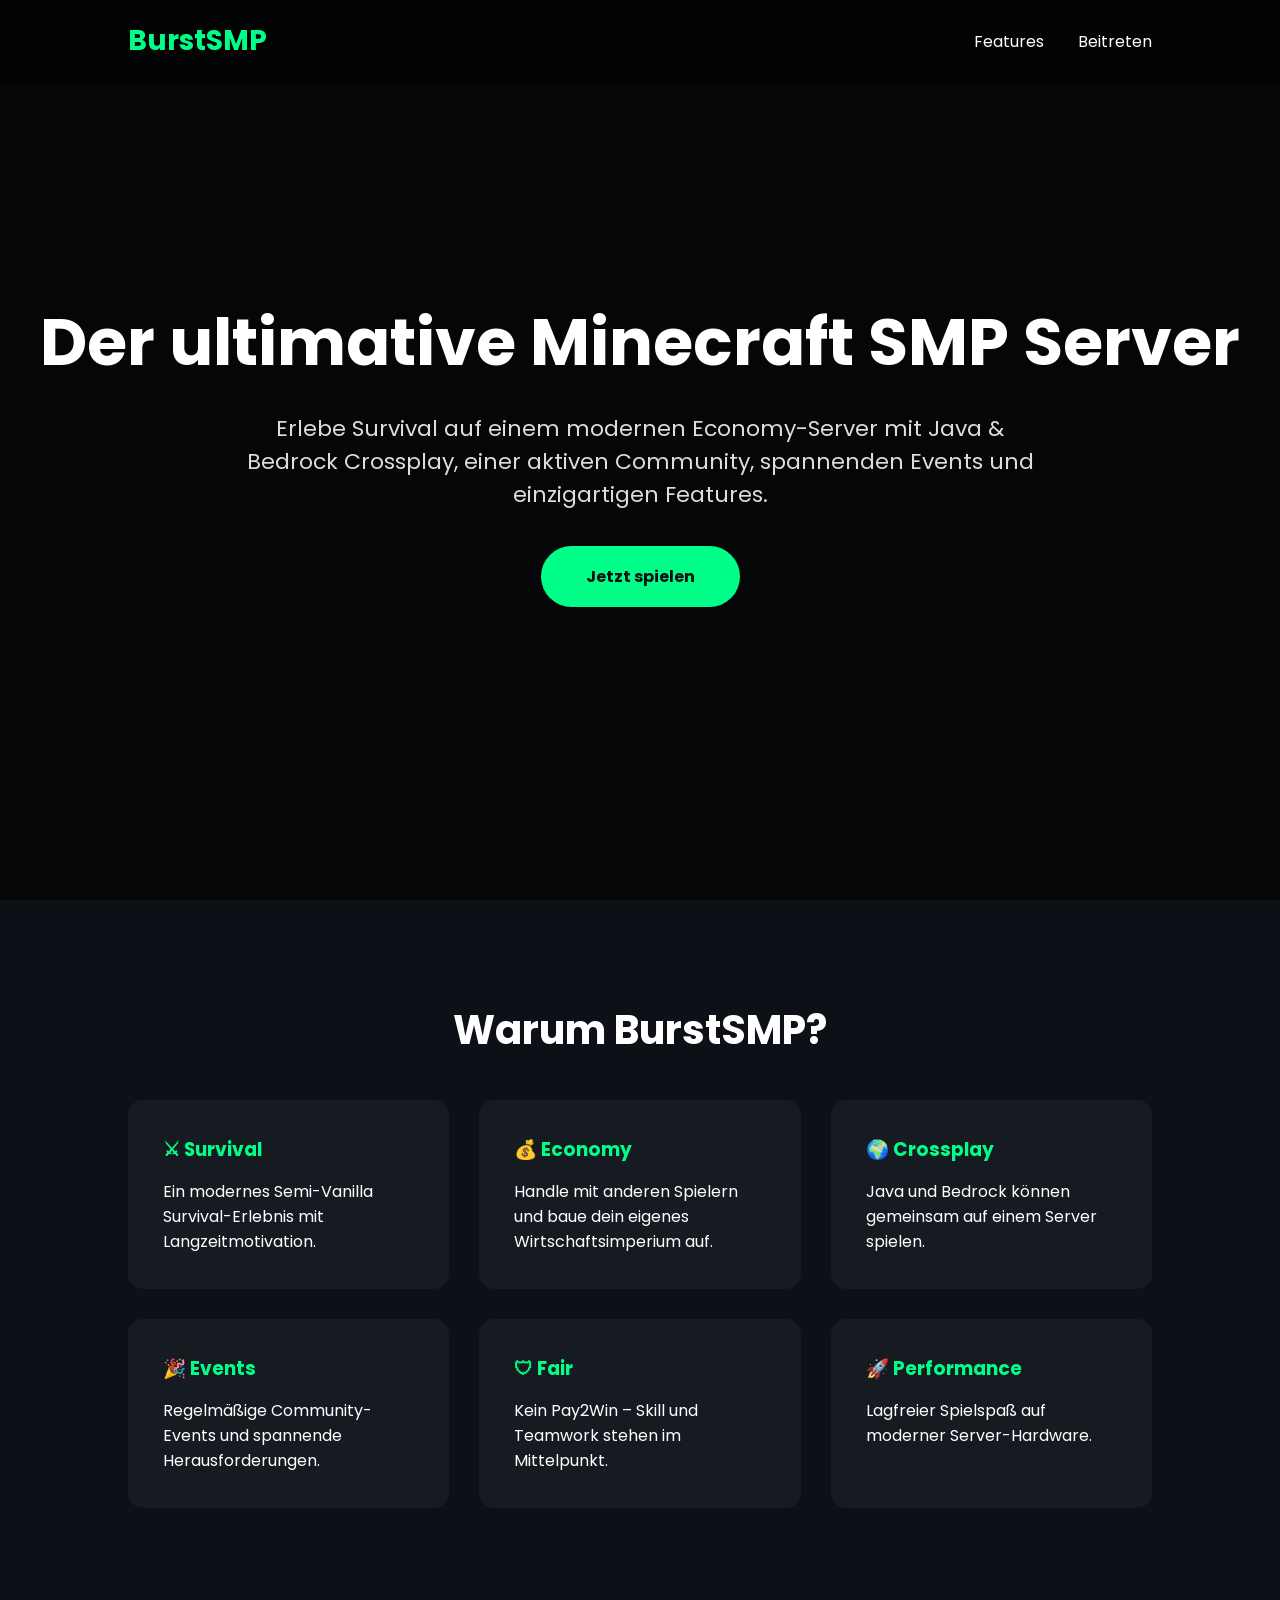
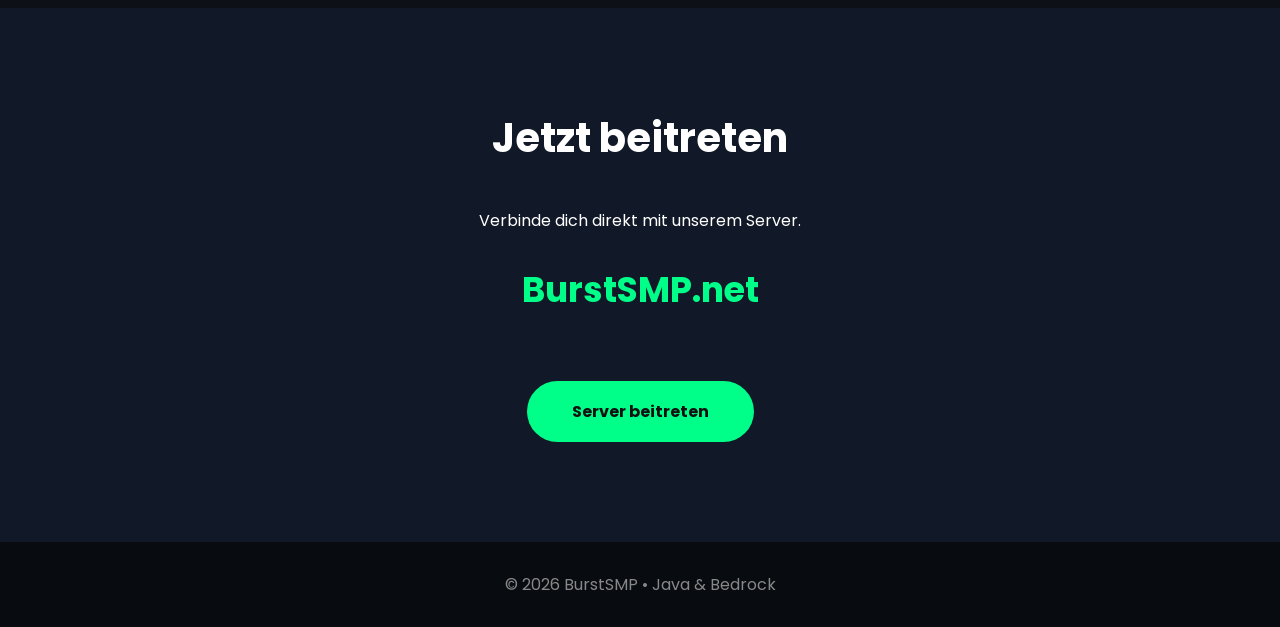
==== commit ff4e137f: "index.html erstellen" ====
--- a/index.html
+++ b/index.html
@@ -1,218 +1,282 @@
-DreamSMP/
-│── index.html
-│── style.css
-│── premium.html
-│── vip.html
-│── checkout.html
-│── script.js
-│── assets/
-│     ├── hero.jpg
-│     ├── crown.png
-│     └── vip.png
 <!DOCTYPE html>
 <html lang="de">
 <head>
-    <meta charset="UTF-8">
-    <meta name="viewport" content="width=device-width, initial-scale=1.0">
-    <title>DreamSMP - Minecraft Server</title>
-
-    <link rel="stylesheet" href="style.css">
-
-    <link href="https://fonts.googleapis.com/css2?family=Poppins:wght@300;400;500;600;700;800&display=swap" rel="stylesheet">
-
-    <link rel="stylesheet"
-    href="https://cdnjs.cloudflare.com/ajax/libs/font-awesome/6.5.1/css/all.min.css">
+<meta charset="UTF-8">
+<meta name="viewport" content="width=device-width, initial-scale=1.0">
+<title>BurstSMP | Der ultimative Minecraft SMP Server</title>
+
+<link rel="preconnect" href="https://fonts.googleapis.com">
+<link href="https://fonts.googleapis.com/css2?family=Poppins:wght@300;400;600;700&display=swap" rel="stylesheet">
+
+<style>
+
+*{
+margin:0;
+padding:0;
+box-sizing:border-box;
+font-family:Poppins,sans-serif;
+}
+
+body{
+background:#0d1117;
+color:white;
+overflow-x:hidden;
+}
+
+header{
+position:fixed;
+width:100%;
+padding:20px 10%;
+display:flex;
+justify-content:space-between;
+align-items:center;
+background:rgba(0,0,0,.45);
+backdrop-filter:blur(10px);
+z-index:999;
+}
+
+.logo{
+font-size:28px;
+font-weight:700;
+color:#00ff88;
+}
+
+nav a{
+color:white;
+text-decoration:none;
+margin-left:30px;
+transition:.3s;
+}
+
+nav a:hover{
+color:#00ff88;
+}
+
+.hero{
+
+height:100vh;
+display:flex;
+justify-content:center;
+align-items:center;
+text-align:center;
+padding:30px;
+background:
+linear-gradient(rgba(0,0,0,.65),rgba(0,0,0,.65)),
+url("https://images.unsplash.com/photo-1627856013091-fed6e4e30025?auto=format&fit=crop&w=1800&q=80");
+background-size:cover;
+background-position:center;
+
+}
+
+.hero h1{
+font-size:65px;
+margin-bottom:20px;
+}
+
+.hero p{
+font-size:22px;
+color:#ddd;
+max-width:800px;
+margin:auto;
+}
+
+.btn{
+display:inline-block;
+margin-top:35px;
+padding:18px 45px;
+background:#00ff88;
+color:#111;
+font-weight:700;
+border-radius:40px;
+text-decoration:none;
+transition:.3s;
+}
+
+.btn:hover{
+transform:translateY(-3px);
+}
+
+section{
+padding:100px 10%;
+}
+
+.title{
+font-size:40px;
+margin-bottom:40px;
+text-align:center;
+}
+
+.cards{
+display:grid;
+grid-template-columns:repeat(auto-fit,minmax(250px,1fr));
+gap:30px;
+}
+
+.card{
+background:#161b22;
+padding:35px;
+border-radius:15px;
+transition:.3s;
+}
+
+.card:hover{
+transform:translateY(-10px);
+}
+
+.card h3{
+color:#00ff88;
+margin-bottom:15px;
+}
+
+.join{
+text-align:center;
+background:#111827;
+}
+
+.ip{
+font-size:35px;
+font-weight:bold;
+color:#00ff88;
+margin:30px 0;
+}
+
+footer{
+padding:30px;
+text-align:center;
+background:#080b10;
+color:#888;
+}
+
+@media(max-width:768px){
+
+.hero h1{
+font-size:42px;
+}
+
+.hero p{
+font-size:18px;
+}
+
+nav{
+display:none;
+}
+
+}
+
+</style>
+
 </head>
-
 <body>
 
 <header>
 
-    <div class="logo">
-        <span>Dream</span>SMP
-    </div>
-
-    <nav>
-        <a href="#">Home</a>
-        <a href="#shop">Shop</a>
-        <a href="#features">Features</a>
-        <a href="#vote">Vote</a>
-        <a href="#discord">Discord</a>
-    </nav>
-
-    <a href="https://discord.gg/deinserver" class="discord-btn">
-        <i class="fab fa-discord"></i>
-        Discord
-    </a>
+<div class="logo">BurstSMP</div>
+
+<nav>
+<a href="#features">Features</a>
+<a href="#join">Beitreten</a>
+</nav>
 
 </header>
 
 <section class="hero">
 
-    <div class="overlay"></div>
-
-    <div class="hero-content">
-
-        <h1><span>Dream</span>SMP</h1>
-
-        <h2>Willkommen auf unserem Minecraft Server</h2>
-
-        <p>
-            Erkunde eine riesige Welt.<br>
-            Spiele Survival mit Freunden.<br>
-            Verdiene Ränge und werde Teil unserer Community.
-        </p>
-
-        <div class="buttons">
-
-            <a href="#shop" class="play">
-                <i class="fa-solid fa-cart-shopping"></i>
-                Shop öffnen
-            </a>
-
-            <a href="https://discord.gg/deinserver" class="discord">
-                <i class="fab fa-discord"></i>
-                Discord
-            </a>
-
-        </div>
-
-    </div>
+<div>
+
+<h1>Der ultimative Minecraft SMP Server</h1>
+
+<p>
+
+Erlebe Survival auf einem modernen Economy-Server mit Java & Bedrock Crossplay,
+einer aktiven Community, spannenden Events und einzigartigen Features.
+
+</p>
+
+<a class="btn" href="#join">Jetzt spielen</a>
+
+</div>
 
 </section>
 
-<section class="info">
-
-    <div class="card">
-        <i class="fa-solid fa-server"></i>
-
-        <div>
-            <h3>Server-IP</h3>
-            <p>DreamSMP.eu</p>
-        </div>
-
-    </div>
-
-    <div class="card">
-        <i class="fa-solid fa-users"></i>
-
-        <div>
-            <h3>Spieler Online</h3>
-            <p>124 / 500</p>
-        </div>
-
-    </div>
-
-    <div class="card">
-        <i class="fab fa-discord"></i>
-
-        <div>
-            <h3>Discord</h3>
-            <p>5000+ Mitglieder</p>
-        </div>
-
-    </div>
+<section id="features">
+
+<h2 class="title">Warum BurstSMP?</h2>
+
+<div class="cards">
+
+<div class="card">
+<h3>⚔ Survival</h3>
+<p>Ein modernes Semi-Vanilla Survival-Erlebnis mit Langzeitmotivation.</p>
+</div>
+
+<div class="card">
+<h3>💰 Economy</h3>
+<p>Handle mit anderen Spielern und baue dein eigenes Wirtschaftsimperium auf.</p>
+</div>
+
+<div class="card">
+<h3>🌍 Crossplay</h3>
+<p>Java und Bedrock können gemeinsam auf einem Server spielen.</p>
+</div>
+
+<div class="card">
+<h3>🎉 Events</h3>
+<p>Regelmäßige Community-Events und spannende Herausforderungen.</p>
+</div>
+
+<div class="card">
+<h3>🛡 Fair</h3>
+<p>Kein Pay2Win – Skill und Teamwork stehen im Mittelpunkt.</p>
+</div>
+
+<div class="card">
+<h3>🚀 Performance</h3>
+<p>Lagfreier Spielspaß auf moderner Server-Hardware.</p>
+</div>
+
+</div>
 
 </section>
 
-<section class="features" id="features">
-
-    <h2>Warum DreamSMP?</h2>
-
-    <div class="feature-grid">
-
-        <div class="feature-box">
-            <i class="fa-solid fa-shield"></i>
-            <h3>Anti-Cheat</h3>
-            <p>Modernes Anti-Cheat für ein faires Spielerlebnis.</p>
-        </div>
-
-        <div class="feature-box">
-            <i class="fa-solid fa-gem"></i>
-            <h3>Eigene Items</h3>
-            <p>Viele exklusive Items und spannende Events.</p>
-        </div>
-
-        <div class="feature-box">
-            <i class="fa-solid fa-earth-europe"></i>
-            <h3>Survival</h3>
-            <p>Eine riesige Welt wartet auf dich.</p>
-        </div>
-
-    </div>
+<section id="join" class="join">
+
+<h2 class="title">Jetzt beitreten</h2>
+
+<p>Verbinde dich direkt mit unserem Server.</p>
+
+<div class="ip">
+BurstSMP.net
+</div>
+
+<a class="btn" href="#">Server beitreten</a>
 
 </section>
-<section class="shop" id="shop">
-
-    <h2>Unser Shop</h2>
-
-    <p class="sub">
-        Unterstütze den Server und sichere dir exklusive Vorteile.
-    </p>
-
-    <div class="shop-grid">
-
-        <!-- Premium -->
-
-        <div class="shop-card">
-
-            <img src="assets/crown.png" alt="Premium">
-
-            <h3>Premium</h3>
-
-            <h4>4,99 €</h4>
-
-            <ul>
-                <li>Premium Prefix</li>
-                <li>Mehr Homes</li>
-                <li>/back</li>
-                <li>Premium Kits</li>
-                <li>Priorität beim Beitritt</li>
-            </ul>
-
-            <button onclick="window.location.href='premium.html'">
-                Premium kaufen
-            </button>
-
-        </div>
-
-        <!-- VIP -->
-
-        <div class="shop-card">
-
-            <img src="assets/vip.png" alt="VIP">
-
-            <h3>VIP</h3>
-
-            <h4>3,99 €</h4>
-
-            <ul>
-                <li>VIP Prefix</li>
-                <li>3 Homes</li>
-                <li>Kein AFK Kick</li>
-                <li>VIP Kit</li>
-                <li>Mehr Vorteile</li>
-            </ul>
-
-            <button onclick="window.location.href='vip.html'">
-                VIP kaufen
-            </button>
-
-        </div>
-
-    </div>
-
-</section>
 
 <footer>
 
-    <h3>DreamSMP</h3>
-
-    <p>© 2026 DreamSMP. Alle Rechte vorbehalten.</p>
+© 2026 BurstSMP • Java & Bedrock
 
 </footer>
 
-<script src="script.js"></script>
+<script>
+
+document.querySelectorAll("a[href^='#']").forEach(anchor=>{
+
+anchor.addEventListener("click",function(e){
+
+e.preventDefault();
+
+document.querySelector(this.getAttribute("href")).scrollIntoView({
+
+behavior:"smooth"
+
+});
+
+});
+
+});
+
+</script>
 
 </body>
 </html>
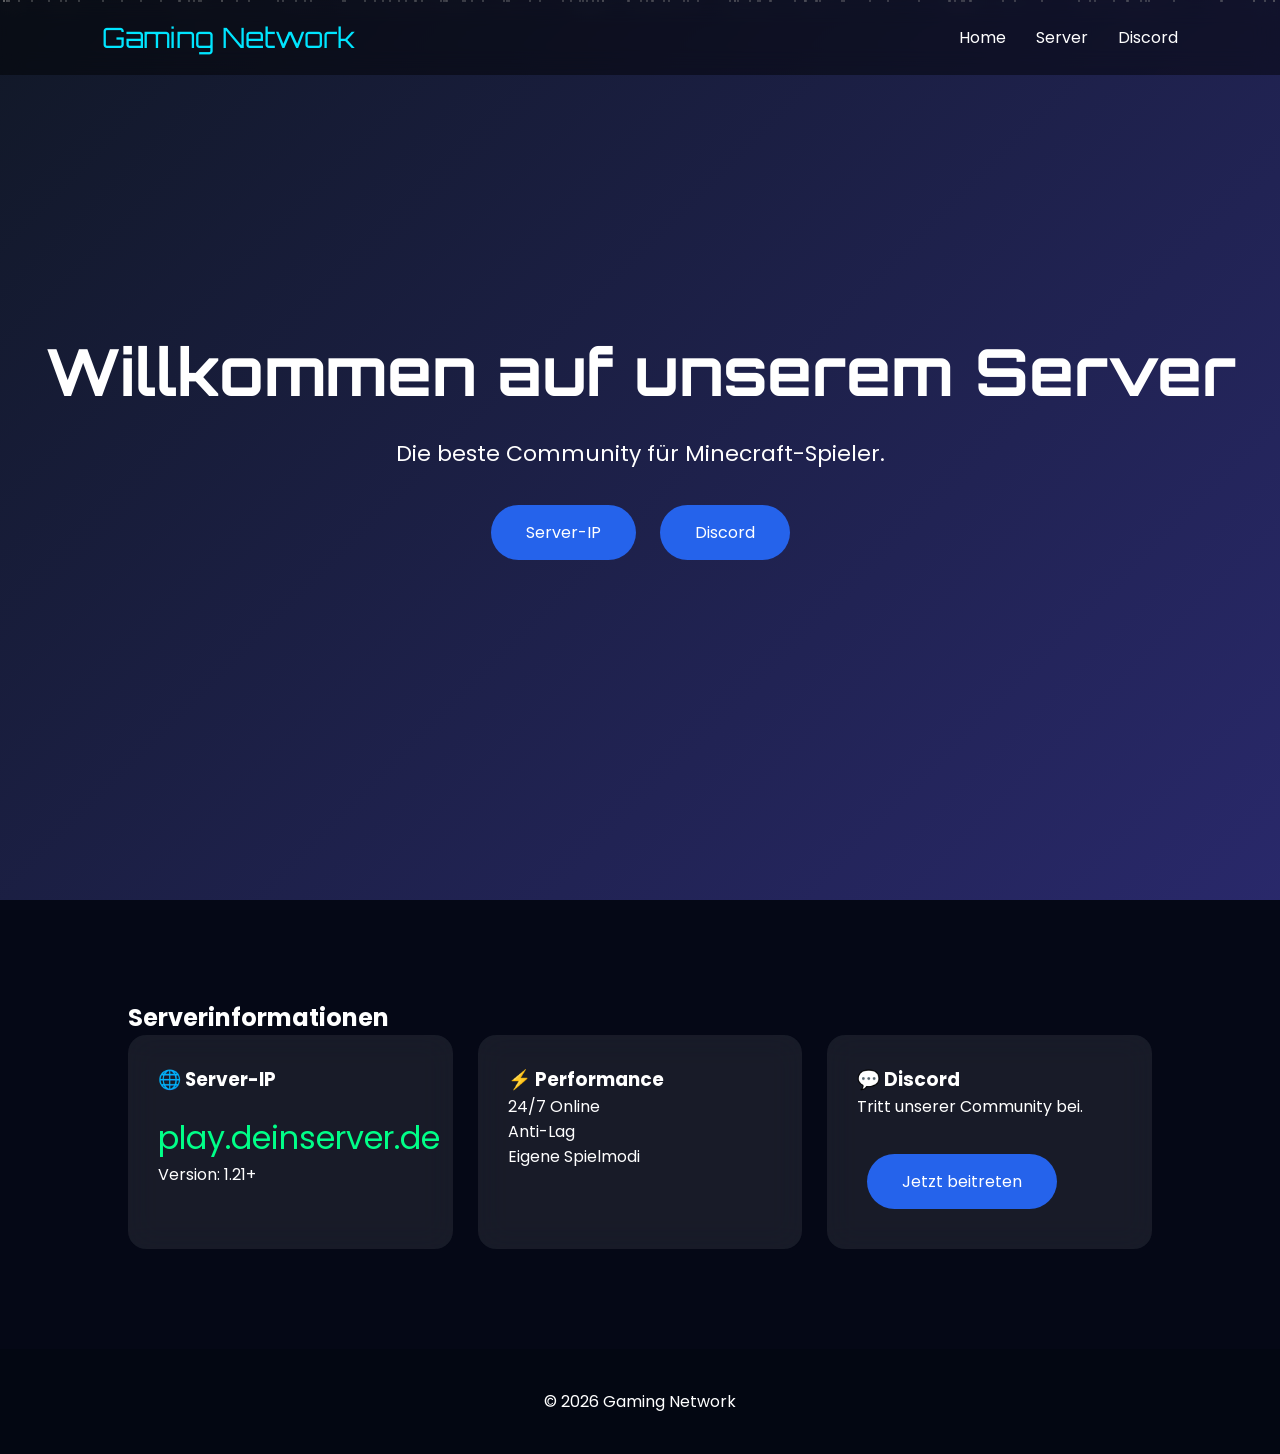
==== commit da74c42d: "index.html erstellen" ====
--- a/index.html
+++ b/index.html
@@ -3,278 +3,277 @@
 <head>
 <meta charset="UTF-8">
 <meta name="viewport" content="width=device-width, initial-scale=1.0">
-<title>BurstSMP | Der ultimative Minecraft SMP Server</title>
-
-<link rel="preconnect" href="https://fonts.googleapis.com">
-<link href="https://fonts.googleapis.com/css2?family=Poppins:wght@300;400;600;700&display=swap" rel="stylesheet">
+<title>Gaming Network</title>
+
+<link href="https://fonts.googleapis.com/css2?family=Orbitron:wght@500;700&family=Poppins:wght@300;400;600&display=swap" rel="stylesheet">
 
 <style>
-
 *{
-margin:0;
-padding:0;
-box-sizing:border-box;
-font-family:Poppins,sans-serif;
+    margin:0;
+    padding:0;
+    box-sizing:border-box;
+}
+
+html{
+    scroll-behavior:smooth;
 }
 
 body{
-background:#0d1117;
-color:white;
-overflow-x:hidden;
-}
-
-header{
-position:fixed;
-width:100%;
-padding:20px 10%;
-display:flex;
-justify-content:space-between;
-align-items:center;
-background:rgba(0,0,0,.45);
-backdrop-filter:blur(10px);
-z-index:999;
+    font-family:'Poppins',sans-serif;
+    background:#050816;
+    color:white;
+    overflow-x:hidden;
+}
+
+/* Animierter Hintergrund */
+
+.background{
+    position:fixed;
+    width:100%;
+    height:100%;
+    z-index:-2;
+    background:linear-gradient(-45deg,#0f172a,#1d4ed8,#312e81,#111827);
+    background-size:400% 400%;
+    animation:bg 15s ease infinite;
+}
+
+@keyframes bg{
+    0%{background-position:0% 50%;}
+    50%{background-position:100% 50%;}
+    100%{background-position:0% 50%;}
+}
+
+.stars{
+    position:fixed;
+    width:100%;
+    height:100%;
+    z-index:-1;
+    overflow:hidden;
+}
+
+.star{
+    position:absolute;
+    width:2px;
+    height:2px;
+    background:white;
+    border-radius:50%;
+    animation:float 8s linear infinite;
+}
+
+@keyframes float{
+    from{
+        transform:translateY(100vh);
+        opacity:0;
+    }
+    to{
+        transform:translateY(-10vh);
+        opacity:1;
+    }
+}
+
+nav{
+    position:fixed;
+    top:0;
+    width:100%;
+    padding:20px 8%;
+    background:rgba(0,0,0,.45);
+    backdrop-filter:blur(12px);
+    display:flex;
+    justify-content:space-between;
+    align-items:center;
 }
 
 .logo{
-font-size:28px;
-font-weight:700;
-color:#00ff88;
+    font-family:Orbitron;
+    font-size:28px;
+    color:#00e5ff;
+}
+
+nav ul{
+    display:flex;
+    list-style:none;
+    gap:30px;
 }
 
 nav a{
-color:white;
-text-decoration:none;
-margin-left:30px;
-transition:.3s;
+    color:white;
+    text-decoration:none;
+    transition:.3s;
 }
 
 nav a:hover{
-color:#00ff88;
+    color:#00e5ff;
 }
 
 .hero{
-
-height:100vh;
-display:flex;
-justify-content:center;
-align-items:center;
-text-align:center;
-padding:30px;
-background:
-linear-gradient(rgba(0,0,0,.65),rgba(0,0,0,.65)),
-url("https://images.unsplash.com/photo-1627856013091-fed6e4e30025?auto=format&fit=crop&w=1800&q=80");
-background-size:cover;
-background-position:center;
-
+    min-height:100vh;
+    display:flex;
+    justify-content:center;
+    align-items:center;
+    text-align:center;
+    padding:20px;
 }
 
 .hero h1{
-font-size:65px;
-margin-bottom:20px;
+    font-size:65px;
+    font-family:Orbitron;
 }
 
 .hero p{
-font-size:22px;
-color:#ddd;
-max-width:800px;
-margin:auto;
+    margin:25px 0;
+    font-size:22px;
 }
 
 .btn{
-display:inline-block;
-margin-top:35px;
-padding:18px 45px;
-background:#00ff88;
-color:#111;
-font-weight:700;
-border-radius:40px;
-text-decoration:none;
-transition:.3s;
+    display:inline-block;
+    padding:15px 35px;
+    margin:10px;
+    border-radius:50px;
+    text-decoration:none;
+    color:white;
+    background:#2563eb;
+    transition:.3s;
 }
 
 .btn:hover{
-transform:translateY(-3px);
+    transform:scale(1.08);
+    box-shadow:0 0 25px #2563eb;
 }
 
 section{
-padding:100px 10%;
-}
-
-.title{
-font-size:40px;
-margin-bottom:40px;
-text-align:center;
+    padding:100px 10%;
 }
 
 .cards{
-display:grid;
-grid-template-columns:repeat(auto-fit,minmax(250px,1fr));
-gap:30px;
+    display:grid;
+    grid-template-columns:repeat(auto-fit,minmax(250px,1fr));
+    gap:25px;
 }
 
 .card{
-background:#161b22;
-padding:35px;
-border-radius:15px;
-transition:.3s;
+    background:rgba(255,255,255,.08);
+    backdrop-filter:blur(15px);
+    padding:30px;
+    border-radius:18px;
+    transition:.4s;
 }
 
 .card:hover{
-transform:translateY(-10px);
-}
-
-.card h3{
-color:#00ff88;
-margin-bottom:15px;
-}
-
-.join{
-text-align:center;
-background:#111827;
+    transform:translateY(-10px);
+    box-shadow:0 0 25px rgba(0,229,255,.3);
 }
 
 .ip{
-font-size:35px;
-font-weight:bold;
-color:#00ff88;
-margin:30px 0;
+    font-size:32px;
+    color:#00ff88;
+    margin-top:20px;
 }
 
 footer{
-padding:30px;
-text-align:center;
-background:#080b10;
-color:#888;
-}
-
-@media(max-width:768px){
-
-.hero h1{
-font-size:42px;
-}
-
-.hero p{
-font-size:18px;
-}
-
-nav{
-display:none;
-}
-
-}
-
+    text-align:center;
+    padding:40px;
+    background:#030712;
+}
 </style>
 
 </head>
 <body>
 
-<header>
-
-<div class="logo">BurstSMP</div>
+<div class="background"></div>
+<div class="stars" id="stars"></div>
 
 <nav>
-<a href="#features">Features</a>
-<a href="#join">Beitreten</a>
+
+<div class="logo">Gaming Network</div>
+
+<ul>
+<li><a href="#">Home</a></li>
+<li><a href="#server">Server</a></li>
+<li><a href="#discord">Discord</a></li>
+</ul>
+
 </nav>
 
-</header>
-
 <section class="hero">
 
 <div>
 
-<h1>Der ultimative Minecraft SMP Server</h1>
-
-<p>
-
-Erlebe Survival auf einem modernen Economy-Server mit Java & Bedrock Crossplay,
-einer aktiven Community, spannenden Events und einzigartigen Features.
-
-</p>
-
-<a class="btn" href="#join">Jetzt spielen</a>
+<h1>Willkommen auf unserem Server</h1>
+
+<p>Die beste Community für Minecraft-Spieler.</p>
+
+<a class="btn" href="#server">Server-IP</a>
+<a class="btn" href="https://discord.gg/DEINLINK" target="_blank">Discord</a>
 
 </div>
 
 </section>
 
-<section id="features">
-
-<h2 class="title">Warum BurstSMP?</h2>
+<section id="server">
+
+<h2>Serverinformationen</h2>
 
 <div class="cards">
 
 <div class="card">
-<h3>⚔ Survival</h3>
-<p>Ein modernes Semi-Vanilla Survival-Erlebnis mit Langzeitmotivation.</p>
+
+<h3>🌐 Server-IP</h3>
+
+<div class="ip">play.deinserver.de</div>
+
+<p>Version: 1.21+</p>
+
 </div>
 
 <div class="card">
-<h3>💰 Economy</h3>
-<p>Handle mit anderen Spielern und baue dein eigenes Wirtschaftsimperium auf.</p>
-</div>
-
-<div class="card">
-<h3>🌍 Crossplay</h3>
-<p>Java und Bedrock können gemeinsam auf einem Server spielen.</p>
-</div>
-
-<div class="card">
-<h3>🎉 Events</h3>
-<p>Regelmäßige Community-Events und spannende Herausforderungen.</p>
-</div>
-
-<div class="card">
-<h3>🛡 Fair</h3>
-<p>Kein Pay2Win – Skill und Teamwork stehen im Mittelpunkt.</p>
-</div>
-
-<div class="card">
-<h3>🚀 Performance</h3>
-<p>Lagfreier Spielspaß auf moderner Server-Hardware.</p>
+
+<h3>⚡ Performance</h3>
+
+<p>24/7 Online<br>Anti-Lag<br>Eigene Spielmodi</p>
+
+</div>
+
+<div class="card" id="discord">
+
+<h3>💬 Discord</h3>
+
+<p>Tritt unserer Community bei.</p>
+
+<br>
+
+<a class="btn" href="https://discord.gg/DEINLINK" target="_blank">Jetzt beitreten</a>
+
 </div>
 
 </div>
 
 </section>
 
-<section id="join" class="join">
-
-<h2 class="title">Jetzt beitreten</h2>
-
-<p>Verbinde dich direkt mit unserem Server.</p>
-
-<div class="ip">
-BurstSMP.net
-</div>
-
-<a class="btn" href="#">Server beitreten</a>
-
-</section>
-
 <footer>
 
-© 2026 BurstSMP • Java & Bedrock
+© 2026 Gaming Network
 
 </footer>
 
 <script>
 
-document.querySelectorAll("a[href^='#']").forEach(anchor=>{
-
-anchor.addEventListener("click",function(e){
-
-e.preventDefault();
-
-document.querySelector(this.getAttribute("href")).scrollIntoView({
-
-behavior:"smooth"
-
-});
-
-});
-
-});
+const stars=document.getElementById("stars");
+
+for(let i=0;i<120;i++){
+
+const star=document.createElement("div");
+
+star.className="star";
+
+star.style.left=Math.random()*100+"%";
+
+star.style.animationDuration=(5+Math.random()*8)+"s";
+
+star.style.animationDelay=Math.random()*8+"s";
+
+stars.appendChild(star);
+
+}
 
 </script>
 
